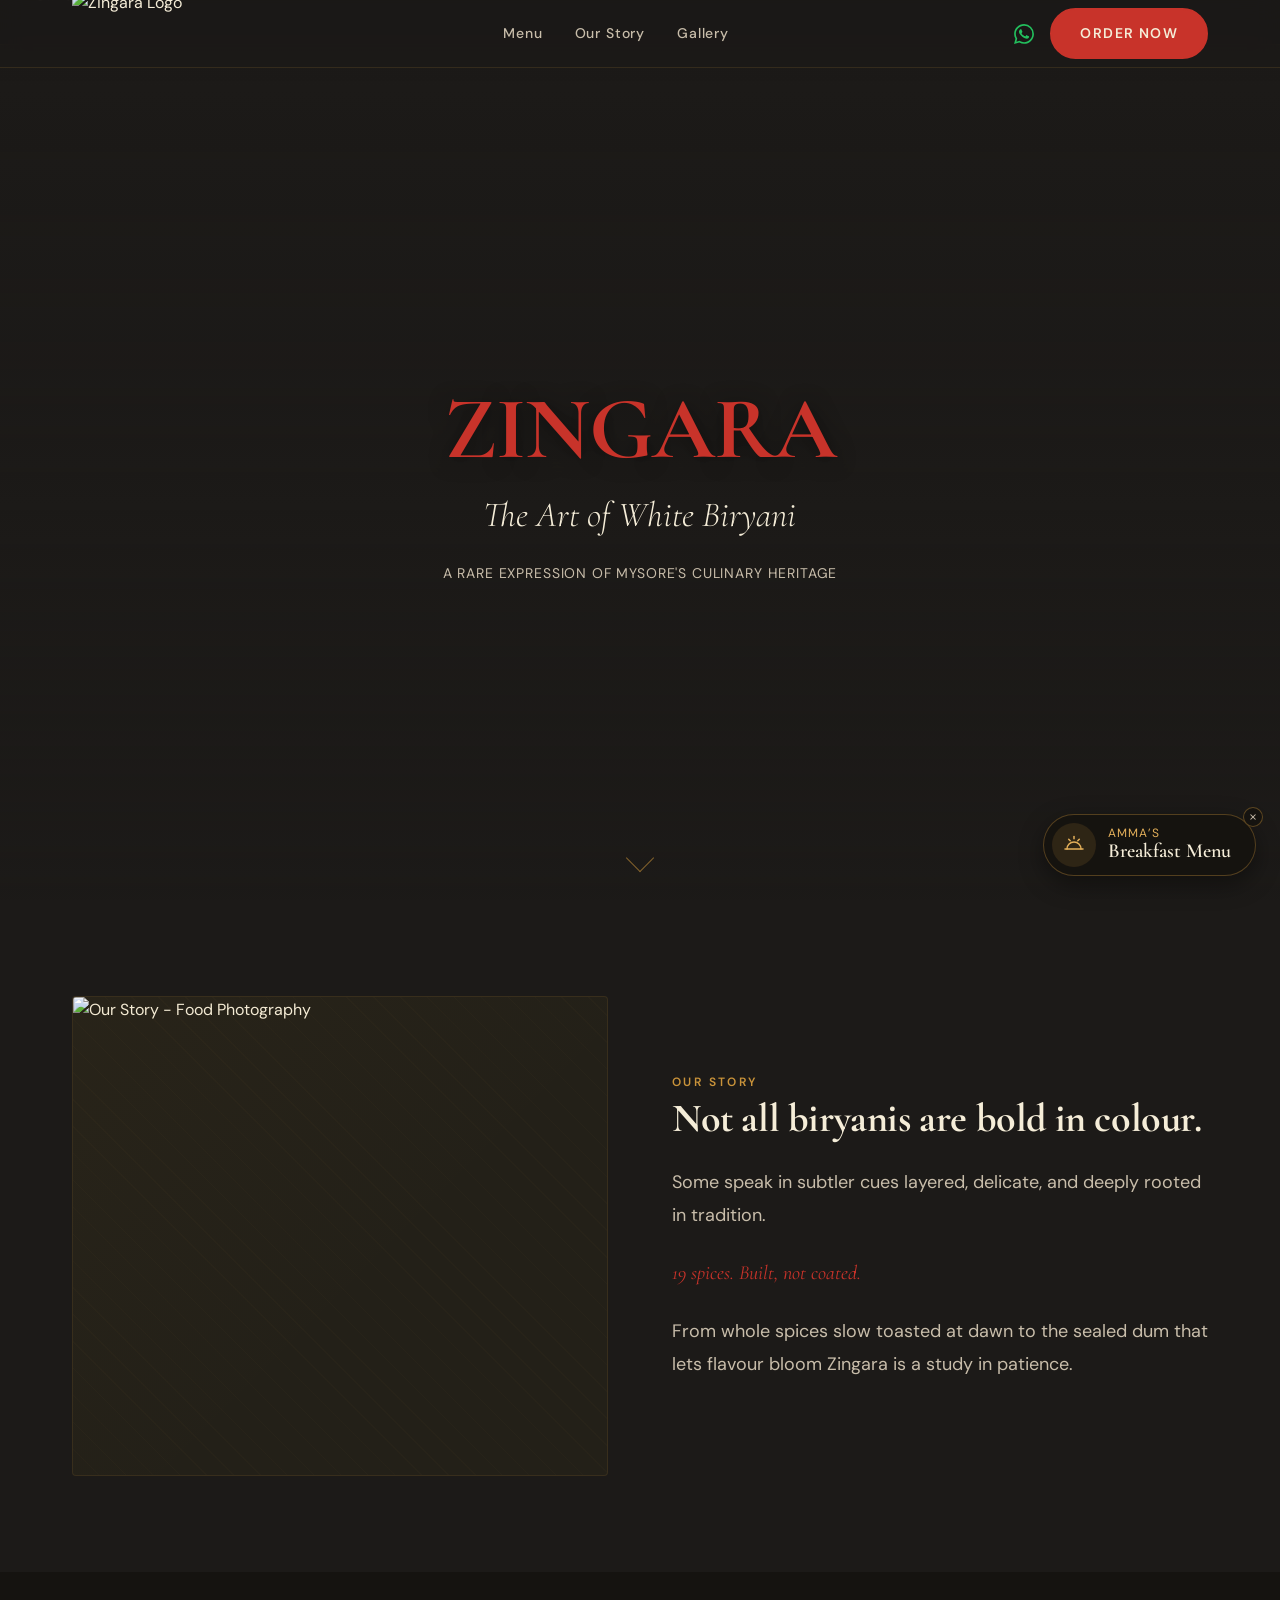
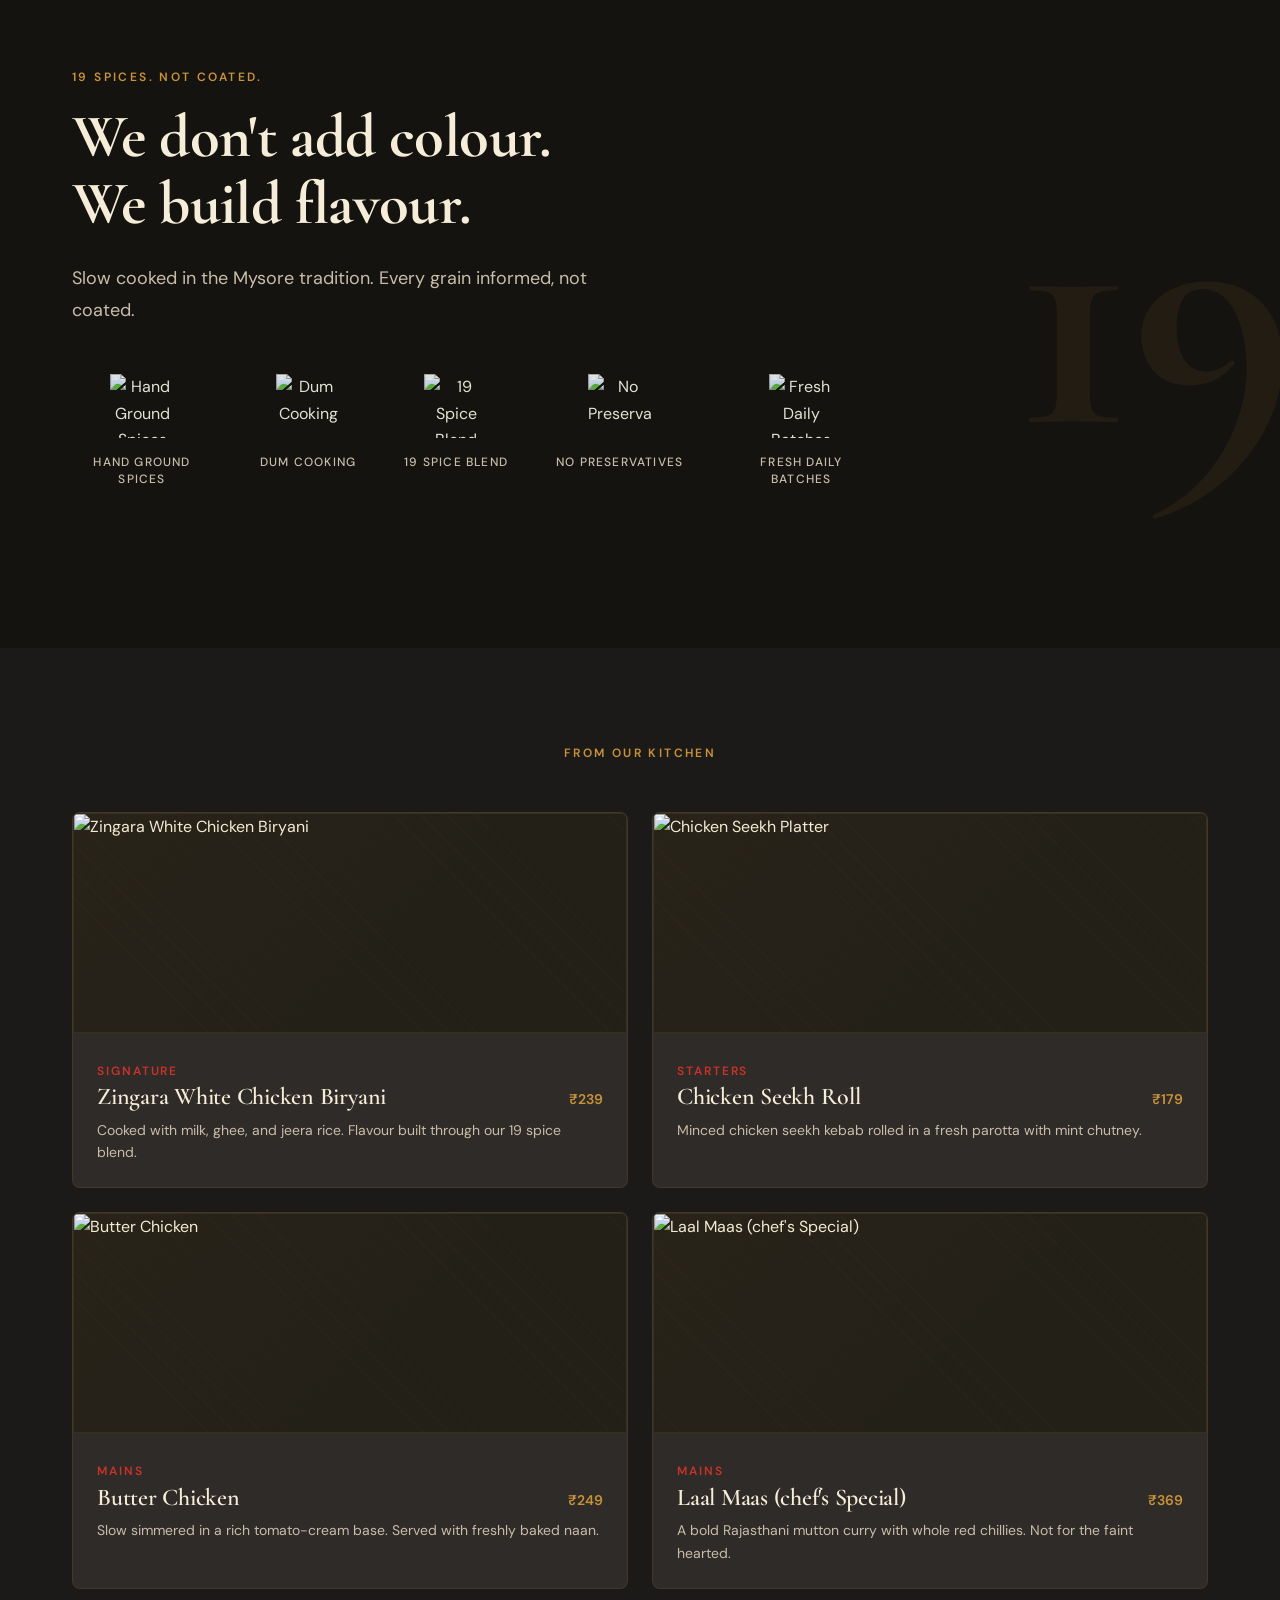
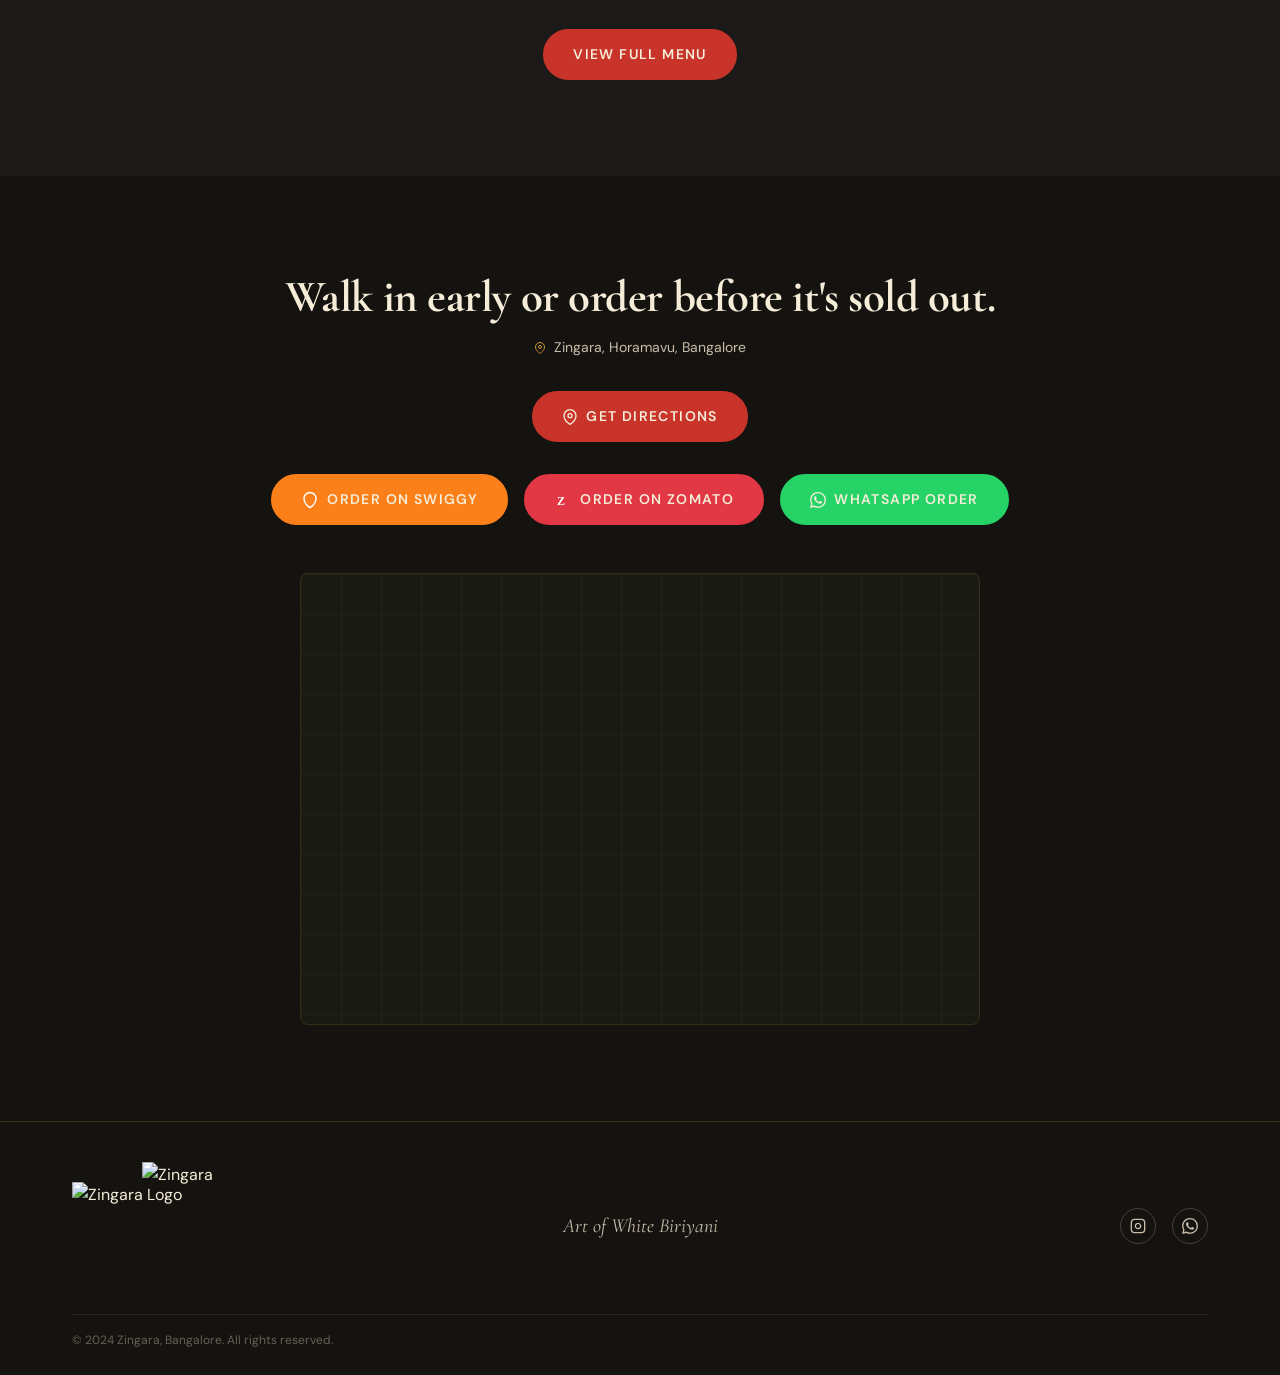
==== index.html @ c7738a14 "Replace Sunday breakfast image popup with Amma's Breakfast menu Rebuilds the floating breakfast popu" ====
<!DOCTYPE html>
<html lang="en" prefix="og: http://ogp.me/ns#">

<head>
  <meta charset="UTF-8" />
  <meta name="viewport" content="width=device-width, initial-scale=1.0" />
  <title>Zingara The Art of White Biryani | Mysore</title>
  <meta name="description"
    content="Zingara brings Mysore's finest white biryani to your table. Slow cooked with 19 spices, layered with tradition. Walk in or order before it's sold out." />
  <link rel="stylesheet" href="css/styles.css" />
  
  <link rel="icon" type="image/png" href="favicon.png" />
  <link rel="apple-touch-icon" href="apple-touch-icon.png" />
  <link rel="manifest" href="site.webmanifest" />
  <link rel="canonical" href="https://zingarabiryani.in/" />
  
  <!-- Open Graph / Facebook -->
  <meta property="og:type" content="website" />
  <meta property="og:url" content="https://zingarabiryani.in/" />
  <meta property="og:title" content="Zingara The Art of White Biryani | Bengaluru" />
  <meta property="og:description" content="Zingara brings Mysore's finest white biryani to your table. Slow cooked with 19 spices, layered with tradition." />
  <meta property="og:image" content="https://zingarabiryani.in/images/og-sharing.webp" />
  <meta property="og:image:width" content="1200" />
  <meta property="og:image:height" content="630" />
  <meta itemprop="image" content="https://zingarabiryani.in/images/og-sharing.webp" />

  <!-- Twitter -->
  <meta property="twitter:card" content="summary_large_image" />
  <meta property="twitter:url" content="https://zingarabiryani.in/" />
  <meta property="twitter:title" content="Zingara The Art of White Biryani | Bengaluru" />
  <meta property="twitter:description" content="Zingara brings Mysore's finest white biryani to your table. Slow cooked with 19 spices, layered with tradition." />
  <meta property="twitter:image" content="https://zingarabiryani.in/images/og-sharing.webp" />
</head>

<body>

  <!-- ============================================================ NAV (B1: Home & Order removed from links) -->
  <nav class="nav" id="nav">
    <div class="nav__inner">
      <a href="index.html" class="nav__logo">
        <img src="images/logo.webp" alt="Zingara Logo" class="nav__logo-icon" />
        <img src="images/Zingara.webp" alt="Zingara" class="nav__zingara-text-img" />
      </a>
      <ul class="nav__links">
        <li><a href="menu.html">Menu</a></li>
        <li><a href="about.html">Our Story</a></li>
        <li><a href="gallery.html">Gallery</a></li>
      </ul>
      <div class="nav__actions">
        <a href="https://wa.me/919187103005" target="_blank" rel="noopener" class="nav__wa-icon" aria-label="WhatsApp">
          <svg width="20" height="20" viewBox="0 0 24 24" fill="currentColor">
            <path
              d="M17.472 14.382c-.297-.149-1.758-.867-2.03-.967-.273-.099-.471-.148-.67.15-.197.297-.767.966-.94 1.164-.173.199-.347.223-.644.075-.297-.15-1.255-.463-2.39-1.475-.883-.788-1.48-1.761-1.653-2.059-.173-.297-.018-.458.13-.606.134-.133.298-.347.446-.52.149-.174.198-.298.298-.497.099-.198.05-.371-.025-.52-.075-.149-.669-1.612-.916-2.207-.242-.579-.487-.5-.669-.51-.173-.008-.371-.01-.57-.01-.198 0-.52.074-.792.372-.272.297-1.04 1.016-1.04 2.479 0 1.462 1.065 2.875 1.213 3.074.149.198 2.096 3.2 5.077 4.487.709.306 1.262.489 1.694.625.712.227 1.36.195 1.871.118.571-.085 1.758-.719 2.006-1.413.248-.694.248-1.289.173-1.413-.074-.124-.272-.198-.57-.347m-5.421 7.403h-.004a9.87 9.87 0 01-5.031-1.378l-.361-.214-3.741.982.998-3.648-.235-.374a9.86 9.86 0 01-1.51-5.26c.001-5.45 4.436-9.884 9.888-9.884 2.64 0 5.122 1.03 6.988 2.898a9.825 9.825 0 012.893 6.994c-.003 5.45-4.437 9.884-9.885 9.884m8.413-18.297A11.815 11.815 0 0012.05 0C5.495 0 .16 5.335.157 11.892c0 2.096.547 4.142 1.588 5.945L.057 24l6.305-1.654a11.882 11.882 0 005.683 1.448h.005c6.554 0 11.89-5.335 11.893-11.893a11.821 11.821 0 00-3.48-8.413z" />
          </svg>
        </a>
        <a href="order.html" class="btn btn--primary">Order Now</a>
      </div>
      <button class="nav__hamburger" id="hamburger" aria-label="Open menu">
        <span></span><span></span><span></span>
      </button>
    </div>
  </nav>
  <div class="nav__mobile" id="mobileMenu">
    <a href="menu.html">Menu</a>
    <a href="about.html">Our Story</a>
    <a href="gallery.html">Gallery</a>
  </div>

  <!-- ============================================================ HERO (B2: no CTA buttons — scroll arrow only) -->
  <section class="hero">
    <!-- placeholder bg -->
    <div class="hero__bg" style="background-image: url('images/i1.webp');"></div>
    <div class="hero__overlay"></div>

    <div class="hero__content" style="display:flex; flex-direction:column; align-items:center;">
      <h1 class="hero__title">ZINGARA</h1>
      <p class="hero__subtitle">The Art of White Biryani</p>
      <p class="hero__tagline">A RARE EXPRESSION OF MYSORE'S CULINARY HERITAGE</p>
    </div>

    <!-- B2: scroll indicator only, no CTA buttons -->
    <div class="hero__scroll">
      <div class="hero__scroll-arrow"></div>
    </div>
  </section>

  <!-- ============================================================ OUR STORY (B3: image LEFT, text RIGHT) -->
  <section class="section">
    <div class="container">
      <div class="story-split reveal">
        <!-- LEFT: image placeholder -->
        <div class="img-placeholder" style="min-height:480px; border-radius:4px; overflow:hidden;">
          <img src="images/i2.webp" alt="Our Story - Food Photography"
            style="width:100%; height:100%; object-fit:cover;" />
        </div>
        <!-- RIGHT: text -->
        <div class="story-text">
          <span class="label">Our Story</span>
          <h2>Not all biryanis are bold in colour.</h2>
          <p>Some speak in subtler cues layered, delicate, and deeply rooted in tradition.</p>
          <p style="color:var(--color-red); font-family:var(--font-serif); font-style:italic; font-size:var(--fs-lg);">
            19 spices. Built, not coated.</p>
          <p>From whole spices slow toasted at dawn to the sealed dum that lets flavour bloom Zingara is a study in
            patience.</p>
        </div>
      </div>
    </div>
  </section>

  <!-- ============================================================ 19 SPICES / WE DON'T ADD COLOUR (B4) -->
  <section class="section section--dark" style="position:relative; overflow:hidden;">
    <!-- "19" watermark on the RIGHT -->
    <div
      style="position:absolute; right:-1rem; top:50%; transform:translateY(-50%); font-family:var(--font-serif); font-size:clamp(12rem,30vw,22rem); font-weight:700; color:rgba(201,147,58,0.07); line-height:1; pointer-events:none; user-select:none; z-index:0;">
      19</div>

    <div class="container" style="position:relative; z-index:1;">
      <div style="max-width:620px;">
        <span class="label" style="display:block; margin-bottom:var(--sp-4);">19 Spices. Not coated.</span>
        <h2 class="reveal"
          style="font-size:clamp(2rem,5vw,3.8rem); color:var(--color-cream); margin-bottom:var(--sp-6); line-height:1.1;">
          We don't add colour.<br>We build flavour.
        </h2>
        <p class="reveal"
          style="color:var(--color-cream-muted); font-size:var(--fs-md); line-height:1.8; margin-bottom:var(--sp-12); max-width:520px;">
          Slow cooked in the Mysore tradition. Every grain informed, not coated.
        </p>
      </div>

      <!-- Icons strip (left-aligned) -->
      <div class="icon-strip reveal" style="justify-content:flex-start; padding-top:0;">
        <div class="icon-feature">
          <img src="images/icons/icon-mortar.webp" alt="Hand Ground Spices" class="icon-feature__img" />
          <span class="icon-feature__label">Hand Ground Spices</span>
        </div>
        <div class="icon-feature">
          <img src="images/icons/icon-handi.webp" alt="Dum Cooking" class="icon-feature__img" />
          <span class="icon-feature__label">Dum Cooking</span>
        </div>
        <div class="icon-feature">
          <img src="images/icons/icon-elaichi.webp" alt="19 Spice Blend" class="icon-feature__img" />
          <span class="icon-feature__label">19 Spice Blend</span>
        </div>
        <div class="icon-feature">
          <img src="images/icons/icon-branch.webp" alt="No Preservatives" class="icon-feature__img" />
          <span class="icon-feature__label">No Preservatives</span>
        </div>
        <div class="icon-feature">
          <img src="images/icons/icon-bowl.webp" alt="Fresh Daily Batches" class="icon-feature__img" />
          <span class="icon-feature__label">Fresh Daily Batches</span>
        </div>
      </div>
    </div>
  </section>

  <!-- ============================================================ FROM OUR KITCHEN -->
  <section class="section">
    <div class="container">
      <div class="section-header">
        <span class="label">From Our Kitchen</span>
      </div>

      <div class="grid-2 reveal" style="gap:var(--sp-6);">
        <!-- Card 1 -->
        <div class="card">
          <div class="img-placeholder" style="height:220px; min-height:unset; overflow:hidden;">
            <img src="images/i3.webp" alt="Zingara White Chicken Biryani"
              style="width:100%; height:100%; object-fit:cover;" />
          </div>
          <div class="card__body">
            <span class="card__label">Signature</span>
            <div style="display:flex; justify-content:space-between; align-items:baseline;">
              <h5 class="card__title">Zingara White Chicken Biryani</h5>
              <span class="card__price">₹239</span>
            </div>
            <p class="card__desc">Cooked with milk, ghee, and jeera rice. Flavour built through our 19 spice blend.</p>
          </div>
        </div>
        <!-- Card 2 -->
        <div class="card">
          <div class="img-placeholder" style="height:220px; min-height:unset; overflow:hidden;">
            <img src="images/i4.webp" alt="Chicken Seekh Platter" style="width:100%; height:100%; object-fit:cover;" />
          </div>
          <div class="card__body">
            <span class="card__label">Starters</span>
            <div style="display:flex; justify-content:space-between; align-items:baseline;">
              <h5 class="card__title">Chicken Seekh Roll</h5>
              <span class="card__price">₹179</span>
            </div>
            <p class="card__desc">Minced chicken seekh kebab rolled in a fresh parotta with mint chutney.</p>
          </div>
        </div>
        <!-- Card 3 -->
        <div class="card">
          <div class="img-placeholder" style="height:220px; min-height:unset; overflow:hidden;">
            <img src="images/i5.webp" alt="Butter Chicken" style="width:100%; height:100%; object-fit:cover;" />
          </div>
          <div class="card__body">
            <span class="card__label">Mains</span>
            <div style="display:flex; justify-content:space-between; align-items:baseline;">
              <h5 class="card__title">Butter Chicken</h5>
              <span class="card__price">₹249</span>
            </div>
            <p class="card__desc">Slow simmered in a rich tomato-cream base. Served with freshly baked naan.</p>
          </div>
        </div>
        <!-- Card 4 -->
        <div class="card">
          <div class="img-placeholder" style="height:220px; min-height:unset; overflow:hidden;">
            <img src="images/i6.webp" alt="Laal Maas (chef's Special)"
              style="width:100%; height:100%; object-fit:cover;" />
          </div>
          <div class="card__body">
            <span class="card__label">Mains</span>
            <div style="display:flex; justify-content:space-between; align-items:baseline;">
              <h5 class="card__title">Laal Maas (chef's Special)</h5>
              <span class="card__price">₹369</span>
            </div>
            <p class="card__desc">A bold Rajasthani mutton curry with whole red chillies. Not for the faint hearted.</p>
          </div>
        </div>
      </div>

      <div style="text-align:center; margin-top:var(--sp-10);">
        <a href="menu.html" class="btn btn--primary">View Full Menu</a>
      </div>
    </div>
  </section>

  <!-- ============================================================ WALK IN CTA + MAP (B5: merged into one section) -->
  <section class="section section--dark" style="text-align:center;">
    <div class="container">
      <h2 class="reveal"
        style="font-family:var(--font-serif); font-size:clamp(1.6rem,4vw,2.8rem); font-weight:700; color:var(--color-cream); margin-bottom:var(--sp-3);">
        Walk in early or order before it's sold out.
      </h2>
      <p style="font-size:var(--fs-sm); color:var(--color-cream-muted); margin-bottom:var(--sp-8);">
        <svg width="12" height="12" viewBox="0 0 24 24" fill="none" stroke="currentColor" stroke-width="2"
          style="vertical-align:middle; margin-right:4px; color:var(--color-gold);">
          <path d="M21 10c0 7-9 13-9 13s-9-6-9-13a9 9 0 0118 0z" />
          <circle cx="12" cy="10" r="3" />
        </svg>
        <a href="https://maps.app.goo.gl/3eSJgFeEDWq7ZuWv6" target="_blank" rel="noopener" style="color:inherit; text-decoration:none;">Zingara, Horamavu, Bangalore</a>
      </p>

      <div style="margin-bottom:var(--sp-8);">
        <a href="https://maps.app.goo.gl/3eSJgFeEDWq7ZuWv6" target="_blank" rel="noopener" class="btn btn--primary" style="display:inline-flex; align-items:center; gap:8px;">
          <svg width="16" height="16" viewBox="0 0 24 24" fill="none" stroke="currentColor" stroke-width="2">
            <path d="M21 10c0 7-9 13-9 13s-9-6-9-13a9 9 0 0118 0z" />
            <circle cx="12" cy="10" r="3" />
          </svg>
          Get Directions
        </a>
      </div>

      <!-- 3 order buttons -->
      <div style="display:flex; justify-content:center; gap:var(--sp-4); flex-wrap:wrap; margin-bottom:var(--sp-12);">
        <a href="https://www.swiggy.com/city/bangalore/zingara-restaurant-ramamurthy-nagar-rest1344305" target="_blank" rel="noopener" class="btn btn--primary" style="background:#FC8019; border-color:#FC8019; display:inline-flex; align-items:center; gap:8px;">
          <svg width="18" height="18" viewBox="0 0 24 24" fill="none" stroke="white" stroke-width="2">
            <path d="M12 22s-8-4.5-8-11.8A8 8 0 0112 2a8 8 0 018 8.2c0 7.3-8 11.8-8 11.8z" />
          </svg>
          Order on Swiggy
        </a>
        <a href="https://zomato.onelink.me/xqzv/62oqnwk8" target="_blank" rel="noopener" class="btn btn--primary" style="background:#E23744; border-color:#E23744; display:inline-flex; align-items:center; gap:8px;">
          <svg width="18" height="18" viewBox="0 0 24 24" fill="white"><text x="4" y="18" font-size="16" font-weight="bold" font-family="serif">Z</text></svg>
          Order on Zomato
        </a>
        <a href="https://wa.me/919187103005" target="_blank" rel="noopener" class="btn btn--primary" style="background:#25D366; border-color:#25D366; display:inline-flex; align-items:center; gap:8px;">
          <svg width="16" height="16" viewBox="0 0 24 24" fill="currentColor">
            <path d="M17.472 14.382c-.297-.149-1.758-.867-2.03-.967-.273-.099-.471-.148-.67.15-.197.297-.767.966-.94 1.164-.173.199-.347.223-.644.075-.297-.15-1.255-.463-2.39-1.475-.883-.788-1.48-1.761-1.653-2.059-.173-.297-.018-.458.13-.606.134-.133.298-.347.446-.52.149-.174.198-.298.298-.497.099-.198.05-.371-.025-.52-.075-.149-.669-1.612-.916-2.207-.242-.579-.487-.5-.669-.51-.173-.008-.371-.01-.57-.01-.198 0-.52.074-.792.372-.272.297-1.04 1.016-1.04 2.479 0 1.462 1.065 2.875 1.213 3.074.149.198 2.096 3.2 5.077 4.487.709.306 1.262.489 1.694.625.712.227 1.36.195 1.871.118.571-.085 1.758-.719 2.006-1.413.248-.694.248-1.289.173-1.413-.074-.124-.272-.198-.57-.347m-5.421 7.403h-.004a9.87 9.87 0 01-5.031-1.378l-.361-.214-3.741.982.998-3.648-.235-.374a9.86 9.86 0 01-1.51-5.26c.001-5.45 4.436-9.884 9.888-9.884 2.64 0 5.122 1.03 6.988 2.898a9.825 9.825 0 012.893 6.994c-.003 5.45-4.437 9.884-9.885 9.884m8.413-18.297A11.815 11.815 0 0012.05 0C5.495 0 .16 5.335.157 11.892c0 2.096.547 4.142 1.588 5.945L.057 24l6.305-1.654a11.882 11.882 0 005.683 1.448h.005c6.554 0 11.89-5.335 11.893-11.893a11.821 11.821 0 00-3.48-8.413z" />
          </svg>
          WhatsApp Order
        </a>
      </div>

      <div class="map-ph reveal" style="max-width:680px; margin-inline:auto; min-height:450px; overflow:hidden; position:relative;">
        <a href="https://maps.app.goo.gl/3eSJgFeEDWq7ZuWv6" target="_blank" rel="noopener" aria-label="Open in Google Maps" 
           style="position:absolute; inset:0; z-index:10; cursor:pointer;"></a>
        <iframe src="https://www.google.com/maps/embed?pb=!1m14!1m8!1m3!1d15548.814031542144!2d77.6703877!3d13.0227087!3m2!1i1024!2i768!4f13.1!3m3!1m2!1s0x3bae11632ad1b0df%3A0xc91356e6e12ddb36!2sZINGARA%20RESTAURANT!5e0!3m2!1sen!2sin!4v1777971311608!5m2!1sen!2sin" width="100%" height="450" style="border:0;" allowfullscreen="" loading="lazy" referrerpolicy="no-referrer-when-downgrade"></iframe>
      </div>
    </div>
  </section>

  <!-- ============================================================ FOOTER (B6: simple 2-row) -->
  <footer class="footer" style="padding-block:var(--sp-10) var(--sp-6);">
    <div class="container">
      <div
        style="display:flex; justify-content:space-between; align-items:center; margin-bottom:var(--sp-6); flex-wrap:wrap; gap:var(--sp-4);">
        <div style="flex: 1;">
          <div class="footer__branding">
            <img src="images/logo.webp" alt="Zingara Logo" class="footer__logo-icon" />
            <img src="images/Zingara.webp" alt="Zingara" class="footer__zingara-text-img" />
          </div>
        </div>

        <div style="flex: 1; text-align: center;">
          <p
            style="margin-bottom:0; font-family:var(--font-serif); font-style:italic; font-size:var(--fs-lg); color:var(--color-cream-muted);">
            Art of White Biriyani</p>
        </div>

        <div style="flex: 1; display: flex; justify-content: flex-end;">
          <div class="footer__social">
            <a href="https://www.instagram.com/zingararestaurant_/" target="_blank" rel="noopener" aria-label="Instagram">
              <svg width="16" height="16" viewBox="0 0 24 24" fill="none" stroke="currentColor" stroke-width="2">
                <rect x="2" y="2" width="20" height="20" rx="5" ry="5" />
                <path d="M16 11.37A4 4 0 1112.63 8 4 4 0 0116 11.37z" />
                <line x1="17.5" y1="6.5" x2="17.51" y2="6.5" />
              </svg>
            </a>
            <a href="https://wa.me/919187103005" target="_blank" rel="noopener" aria-label="WhatsApp">
              <svg width="16" height="16" viewBox="0 0 24 24" fill="currentColor">
                <path
                  d="M17.472 14.382c-.297-.149-1.758-.867-2.03-.967-.273-.099-.471-.148-.67.15-.197.297-.767.966-.94 1.164-.173.199-.347.223-.644.075-.297-.15-1.255-.463-2.39-1.475-.883-.788-1.48-1.761-1.653-2.059-.173-.297-.018-.458.13-.606.134-.133.298-.347.446-.52.149-.174.198-.298.298-.497.099-.198.05-.371-.025-.52-.075-.149-.669-1.612-.916-2.207-.242-.579-.487-.5-.669-.51-.173-.008-.371-.01-.57-.01-.198 0-.52.074-.792.372-.272.297-1.04 1.016-1.04 2.479 0 1.462 1.065 2.875 1.213 3.074.149.198 2.096 3.2 5.077 4.487.709.306 1.262.489 1.694.625.712.227 1.36.195 1.871.118.571-.085 1.758-.719 2.006-1.413.248-.694.248-1.289.173-1.413-.074-.124-.272-.198-.57-.347m-5.421 7.403h-.004a9.87 9.87 0 01-5.031-1.378l-.361-.214-3.741.982.998-3.648-.235-.374a9.86 9.86 0 01-1.51-5.26c.001-5.45 4.436-9.884 9.888-9.884 2.64 0 5.122 1.03 6.988 2.898a9.825 9.825 0 012.893 6.994c-.003 5.45-4.437 9.884-9.885 9.884m8.413-18.297A11.815 11.815 0 0012.05 0C5.495 0 .16 5.335.157 11.892c0 2.096.547 4.142 1.588 5.945L.057 24l6.305-1.654a11.882 11.882 0 005.683 1.448h.005c6.554 0 11.89-5.335 11.893-11.893a11.821 11.821 0 00-3.48-8.413z" />
              </svg>
            </a>
          </div>
        </div>
      </div>
      <div
        style="border-top:1px solid rgba(245,237,216,0.08); padding-top:var(--sp-4); font-size:var(--fs-xs); color:rgba(200,189,170,0.45);">
        © 2024 Zingara, Bangalore. All rights reserved.
      </div>
    </div>
  </footer>

  <!-- ============================================================ BREAKFAST FLOATING BADGE -->
  <div class="breakfast-badge" id="breakfastBadge">
    <button class="breakfast-badge__close" id="breakfastBadgeClose" aria-label="Dismiss">
      <svg width="10" height="10" viewBox="0 0 24 24" fill="none" stroke="currentColor" stroke-width="2.5">
        <line x1="18" y1="6" x2="6" y2="18" />
        <line x1="6" y1="6" x2="18" y2="18" />
      </svg>
    </button>
    <button class="breakfast-badge__trigger" id="breakfastBadgeTrigger" aria-label="View Amma's Breakfast menu">
      <span class="breakfast-badge__icon">
        <svg width="24" height="24" viewBox="0 0 24 24" fill="none" stroke="currentColor" stroke-width="1.5" stroke-linecap="round">
          <path d="M12 3.5v2.3" />
          <path d="M6.7 6.2l1.5 1.5" />
          <path d="M17.3 6.2l-1.5 1.5" />
          <path d="M5 16a7 7 0 0114 0" />
          <path d="M3 16h18" />
        </svg>
      </span>
      <span class="breakfast-badge__text">
        <span class="breakfast-badge__eyebrow">Amma’s</span>
        <span class="breakfast-badge__title">Breakfast Menu</span>
      </span>
    </button>
  </div>

  <!-- AMMA'S BREAKFAST MENU POPUP -->
  <div class="amma-modal" id="breakfastLightbox" role="dialog" aria-modal="true" aria-labelledby="ammaMenuTitle">
    <button class="amma-modal__close" id="breakfastLightboxClose" aria-label="Close menu">
      <svg width="16" height="16" viewBox="0 0 24 24" fill="none" stroke="currentColor" stroke-width="2">
        <line x1="18" y1="6" x2="6" y2="18" />
        <line x1="6" y1="6" x2="18" y2="18" />
      </svg>
    </button>

    <div class="amma-menu">
      <span class="amma-menu__frame amma-menu__frame--top" aria-hidden="true"></span>
      <span class="amma-menu__frame amma-menu__frame--bottom" aria-hidden="true"></span>
      <span class="amma-menu__frame amma-menu__frame--left" aria-hidden="true"></span>
      <span class="amma-menu__frame amma-menu__frame--right" aria-hidden="true"></span>

      <div class="amma-menu__scroll">
        <header class="amma-menu__header">
          <div class="amma-menu__logo">
            <span class="amma-menu__logo-script">Amma’s<svg class="amma-menu__heart" width="20" height="20" viewBox="0 0 24 24" fill="none" stroke="currentColor" stroke-width="1.6" stroke-linecap="round" stroke-linejoin="round"><path d="M12 20.5s-7.5-4.6-7.5-10A4.3 4.3 0 0112 7.7a4.3 4.3 0 017.5 2.8c0 5.4-7.5 10-7.5 10z" /></svg></span>
            <span class="amma-menu__logo-word"><i>✧</i>Breakfast<i>✧</i></span>
          </div>
          <p class="amma-menu__tagline">Homemade Goodness. Timeless Tradition</p>
          <h2 class="amma-menu__title" id="ammaMenuTitle">Our Breakfast Menu</h2>
          <p class="amma-menu__timing">
            <svg width="13" height="13" viewBox="0 0 24 24" fill="none" stroke="currentColor" stroke-width="2" stroke-linecap="round" stroke-linejoin="round"><circle cx="12" cy="12" r="9" /><path d="M12 7v5l3.5 2" /></svg>
            7:00 AM &ndash; 10:00 AM &nbsp;&bull;&nbsp; Everyday
          </p>
        </header>

        <section class="amma-menu__section">
          <h3 class="amma-menu__heading">Idli &amp; Vada</h3>
          <ul class="amma-menu__list">
            <li><span class="amma-menu__name">Idli (2)</span><span class="amma-menu__dots" aria-hidden="true"></span><span class="amma-menu__price">₹40</span></li>
            <li><span class="amma-menu__name">Vada</span><span class="amma-menu__dots" aria-hidden="true"></span><span class="amma-menu__price">₹25</span></li>
            <li><span class="amma-menu__name">Mini Idli</span><span class="amma-menu__dots" aria-hidden="true"></span><span class="amma-menu__price">₹75</span></li>
            <li><span class="amma-menu__name">Thatte Idli</span><span class="amma-menu__dots" aria-hidden="true"></span><span class="amma-menu__price">₹25</span></li>
          </ul>
        </section>

        <section class="amma-menu__section">
          <h3 class="amma-menu__heading">Bhath &amp; Pongal</h3>
          <ul class="amma-menu__list">
            <li><span class="amma-menu__name">Kesari Bhath</span><span class="amma-menu__dots" aria-hidden="true"></span><span class="amma-menu__price">₹50</span></li>
            <li><span class="amma-menu__name">Khara Bhath</span><span class="amma-menu__dots" aria-hidden="true"></span><span class="amma-menu__price">₹50</span></li>
            <li><span class="amma-menu__name">Ven Pongal</span><span class="amma-menu__dots" aria-hidden="true"></span><span class="amma-menu__price">₹75</span></li>
            <li><span class="amma-menu__name">Poori</span><span class="amma-menu__dots" aria-hidden="true"></span><span class="amma-menu__price">₹70</span></li>
          </ul>
        </section>

        <section class="amma-menu__section">
          <h3 class="amma-menu__heading">Dosa Corner</h3>
          <ul class="amma-menu__list">
            <li><span class="amma-menu__name">Masala Dosa</span><span class="amma-menu__dots" aria-hidden="true"></span><span class="amma-menu__price">₹70</span></li>
            <li><span class="amma-menu__name">Plain Dosa</span><span class="amma-menu__dots" aria-hidden="true"></span><span class="amma-menu__price">₹60</span></li>
            <li><span class="amma-menu__name">Pudi Dosa</span><span class="amma-menu__dots" aria-hidden="true"></span><span class="amma-menu__price">₹70</span></li>
            <li><span class="amma-menu__name">Set Dosa</span><span class="amma-menu__dots" aria-hidden="true"></span><span class="amma-menu__price">₹60</span></li>
            <li><span class="amma-menu__name">Onion Dosa</span><span class="amma-menu__dots" aria-hidden="true"></span><span class="amma-menu__price">₹75</span></li>
            <li><span class="amma-menu__name">Rava Dosa</span><span class="amma-menu__dots" aria-hidden="true"></span><span class="amma-menu__price">₹75</span></li>
            <li><span class="amma-menu__name">Day Special Millet Dosa</span><span class="amma-menu__dots" aria-hidden="true"></span><span class="amma-menu__price">₹75</span></li>
          </ul>
        </section>

        <section class="amma-menu__section">
          <h3 class="amma-menu__heading">Amma’s Specialities</h3>
          <ul class="amma-menu__list">
            <li><span class="amma-menu__name">Mini Breakfast <small>(Idli, Vada, Ven Pongal, Dosa, Kesari, Filter Coffee)</small></span><span class="amma-menu__dots" aria-hidden="true"></span><span class="amma-menu__price">₹150</span></li>
            <li><span class="amma-menu__name">Vada Curry</span><span class="amma-menu__dots" aria-hidden="true"></span><span class="amma-menu__price">₹75</span></li>
            <li><span class="amma-menu__name">Idli &amp; Vada Curry</span><span class="amma-menu__dots" aria-hidden="true"></span><span class="amma-menu__price">₹100</span></li>
            <li><span class="amma-menu__name">Dosa &amp; Vada Curry</span><span class="amma-menu__dots" aria-hidden="true"></span><span class="amma-menu__price">₹125</span></li>
            <li><span class="amma-menu__name">Idiyappam</span><span class="amma-menu__dots" aria-hidden="true"></span><span class="amma-menu__price">₹25</span></li>
            <li><span class="amma-menu__name">Idiyappam with Vadacurry</span><span class="amma-menu__dots" aria-hidden="true"></span><span class="amma-menu__price">₹100</span></li>
          </ul>
        </section>

        <section class="amma-menu__section">
          <h3 class="amma-menu__heading">Amma’s Rice Specials</h3>
          <ul class="amma-menu__list">
            <li><span class="amma-menu__name">Lemon Rice</span><span class="amma-menu__dots" aria-hidden="true"></span><span class="amma-menu__price">₹75</span></li>
            <li><span class="amma-menu__name">Tomato Rice</span><span class="amma-menu__dots" aria-hidden="true"></span><span class="amma-menu__price">₹75</span></li>
            <li><span class="amma-menu__name">Malli (Coriander) Rice</span><span class="amma-menu__dots" aria-hidden="true"></span><span class="amma-menu__price">₹75</span></li>
          </ul>
        </section>

        <section class="amma-menu__section">
          <h3 class="amma-menu__heading">To Sip</h3>
          <ul class="amma-menu__list">
            <li><span class="amma-menu__name">Coffee / Tea</span><span class="amma-menu__dots" aria-hidden="true"></span><span class="amma-menu__price">₹20</span></li>
          </ul>
        </section>

        <p class="amma-menu__note">( Prices are exclusive of applicable taxes. )</p>
      </div>
    </div>
  </div>

  <script src="js/main.js"></script>
</body>

</html>
---- css/styles.css ----
/* ============================================================
   ZINGARA — Design System CSS
   Brand: Dark Luxurious Restaurant | Mysore White Biryani
   Palette: Charcoal #1C1A18 | True Red #C8332A | Cream #F5EDD8 | Burnished Gold #C9933A
   Typography: Cormorant Garamond (headings) + DM Sans (body/UI)
   ============================================================ */

/* ---------- GOOGLE FONTS ---------- */
@import url('https://fonts.googleapis.com/css2?family=Cormorant+Garamond:ital,wght@0,300;0,400;0,500;0,600;0,700;1,300;1,400;1,600;1,700&family=DM+Sans:ital,opsz,wght@0,9..40,300;0,9..40,400;0,9..40,500;0,9..40,600;0,9..40,700;1,9..40,300;1,9..40,400&display=swap');
@import url('https://fonts.googleapis.com/css2?family=Kaushan+Script&display=swap');

/* ---------- CSS CUSTOM PROPERTIES ---------- */
:root {
  /* Colors */
  --color-charcoal: #1C1A18;
  --color-charcoal-light: #242220;
  --color-charcoal-mid: #2E2B28;
  --color-charcoal-dark: #151310;
  --color-red: #C8332A;
  --color-red-dark: #9F2721;
  --color-red-light: #D9453C;
  --color-cream: #F5EDD8;
  --color-cream-light: #FFFBF0;
  --color-cream-muted: #C8BDAA;
  --color-gold: #C9933A;
  --color-gold-light: #E4B05A;
  --color-gold-dark: #9F7422;

  /* Typography */
  --font-serif: 'Cormorant Garamond', 'Georgia', serif;
  --font-sans: 'DM Sans', 'Helvetica Neue', sans-serif;

  /* Font Sizes — fluid scale */
  --fs-xs: 0.75rem;
  /* 12px */
  --fs-sm: 0.875rem;
  /* 14px */
  --fs-base: 1rem;
  /* 16px */
  --fs-md: 1.125rem;
  /* 18px */
  --fs-lg: 1.25rem;
  /* 20px */
  --fs-xl: 1.5rem;
  /* 24px */
  --fs-2xl: 2rem;
  /* 32px */
  --fs-3xl: 2.5rem;
  /* 40px */
  --fs-4xl: 3.25rem;
  /* 52px */
  --fs-5xl: 4.5rem;
  /* 72px */
  --fs-hero: clamp(2.8rem, 7vw, 5.5rem);

  /* Spacing */
  --sp-1: 0.25rem;
  --sp-2: 0.5rem;
  --sp-3: 0.75rem;
  --sp-4: 1rem;
  --sp-6: 1.5rem;
  --sp-8: 2rem;
  --sp-10: 2.5rem;
  --sp-12: 3rem;
  --sp-16: 4rem;
  --sp-20: 5rem;
  --sp-24: 6rem;
  --sp-32: 8rem;

  /* Layout */
  --max-width: 1200px;
  --nav-height: 68px;

  /* Borders & Radii */
  --radius-sm: 4px;
  --radius-md: 8px;
  --radius-pill: 999px;

  /* Transitions */
  --transition: 0.25s ease;
  --transition-slow: 0.45s ease;

  /* Shadows */
  --shadow-card: 0 4px 24px rgba(0, 0, 0, 0.45);
  --shadow-glow-red: 0 0 32px rgba(200, 51, 42, 0.25);
}

/* ---------- RESET & BASE ---------- */
*,
*::before,
*::after {
  box-sizing: border-box;
  margin: 0;
  padding: 0;
}

html {
  scroll-behavior: smooth;
  font-size: 16px;
}

body {
  background-color: var(--color-charcoal);
  color: var(--color-cream);
  font-family: var(--font-sans);
  font-size: var(--fs-base);
  font-weight: 400;
  line-height: 1.65;
  -webkit-font-smoothing: antialiased;
  -moz-osx-font-smoothing: grayscale;
  overflow-x: hidden;
}

img {
  display: block;
  max-width: 100%;
  height: auto;
}

a {
  color: inherit;
  text-decoration: none;
  transition: color var(--transition);
}

ul,
ol {
  list-style: none;
}

button {
  font-family: var(--font-sans);
  cursor: pointer;
  border: none;
  background: none;
}

/* ---------- TYPOGRAPHY ---------- */
h1,
h2,
h3,
h4,
h5,
h6 {
  font-family: var(--font-serif);
  font-weight: 700;
  line-height: 1.15;
  letter-spacing: -0.01em;
}

h1 {
  font-size: var(--fs-hero);
}

h2 {
  font-size: var(--fs-4xl);
}

h3 {
  font-size: var(--fs-3xl);
}

h4 {
  font-size: var(--fs-2xl);
}

h5 {
  font-size: var(--fs-xl);
}

h6 {
  font-size: var(--fs-lg);
}

p {
  margin-bottom: var(--sp-4);
}

p:last-child {
  margin-bottom: 0;
}

.text-red {
  color: var(--color-red);
}

.text-gold {
  color: var(--color-gold);
}

.text-cream {
  color: var(--color-cream);
}

.text-muted {
  color: var(--color-cream-muted);
}

.text-center {
  text-align: center;
}

.text-upper {
  text-transform: uppercase;
  letter-spacing: 0.18em;
}

.text-italic {
  font-style: italic;
}

.label {
  font-family: var(--font-sans);
  font-size: var(--fs-xs);
  font-weight: 600;
  text-transform: uppercase;
  letter-spacing: 0.2em;
  color: var(--color-gold);
}

/* ---------- LAYOUT UTILITIES ---------- */
.container {
  width: 100%;
  max-width: var(--max-width);
  margin-inline: auto;
  padding-inline: var(--sp-8);
}

.container--narrow {
  max-width: 760px;
}

.section {
  padding-block: var(--sp-24);
}

.section--dark {
  background-color: var(--color-charcoal-dark);
}

.section--mid {
  background-color: var(--color-charcoal-mid);
}

.section--cream {
  background-color: var(--color-cream);
  color: var(--color-charcoal);
}

/* ---------- DIVIDERS ---------- */
.divider {
  display: flex;
  align-items: center;
  gap: var(--sp-4);
  margin-block: var(--sp-8);
}

.divider::before,
.divider::after {
  content: '';
  flex: 1;
  height: 1px;
  background: linear-gradient(to right, transparent, var(--color-gold), transparent);
  opacity: 0.5;
}

.divider__icon {
  width: 20px;
  height: 20px;
  opacity: 0.8;
  filter: brightness(1.2);
}

.gold-line {
  width: 60px;
  height: 1px;
  background: var(--color-gold);
  margin-inline: auto;
  margin-block: var(--sp-6);
  opacity: 0.7;
}

.section-header {
  text-align: center;
  margin-bottom: var(--sp-12);
}

.section-header .label {
  display: block;
  margin-bottom: var(--sp-3);
}

.section-header h2 {
  color: var(--color-cream);
  margin-bottom: var(--sp-4);
}

/* ---------- BUTTONS ---------- */
.btn {
  display: inline-flex;
  align-items: center;
  gap: var(--sp-2);
  font-family: var(--font-sans);
  font-size: var(--fs-sm);
  font-weight: 600;
  letter-spacing: 0.1em;
  text-transform: uppercase;
  padding: 0.75rem 1.75rem;
  border-radius: var(--radius-pill);
  border: 2px solid transparent;
  transition: all var(--transition);
  white-space: nowrap;
}

.btn--primary {
  background: var(--color-red);
  color: var(--color-cream);
  border-color: var(--color-red);
}

.btn--primary:hover {
  background: var(--color-red-dark);
  border-color: var(--color-red-dark);
  box-shadow: var(--shadow-glow-red);
  transform: translateY(-1px);
}

.btn--outline {
  background: transparent;
  color: var(--color-cream);
  border-color: var(--color-cream);
}

.btn--outline:hover {
  background: var(--color-cream);
  color: var(--color-charcoal);
}

.btn--gold {
  background: transparent;
  color: var(--color-gold);
  border-color: var(--color-gold);
}

.btn--gold:hover {
  background: var(--color-gold);
  color: var(--color-charcoal);
}

.btn--ghost {
  background: rgba(255, 255, 255, 0.08);
  color: var(--color-cream);
  border-color: rgba(255, 255, 255, 0.2);
}

.btn--ghost:hover {
  background: rgba(255, 255, 255, 0.15);
}

.btn--whatsapp {
  background: #25D366;
  color: #fff;
  border-color: #25D366;
}

.btn--whatsapp:hover {
  background: #1DAA55;
  border-color: #1DAA55;
}

/* ---------- NAVIGATION ---------- */
.nav {
  position: fixed;
  top: 0;
  left: 0;
  right: 0;
  z-index: 100;
  height: var(--nav-height);
  display: flex;
  align-items: center;
  background: rgba(28, 26, 24, 0.88);
  backdrop-filter: blur(12px);
  -webkit-backdrop-filter: blur(12px);
  border-bottom: 1px solid rgba(201, 147, 58, 0.15);
  transition: background var(--transition-slow);
}

.nav.scrolled {
  background: rgba(21, 19, 16, 0.97);
  border-bottom-color: rgba(201, 147, 58, 0.3);
}

.nav__inner {
  display: flex;
  align-items: center;
  justify-content: space-between;
  width: 100%;
  max-width: var(--max-width);
  margin-inline: auto;
  padding-inline: var(--sp-8);
}

.nav__logo {
  display: flex;
  align-items: center;
  gap: 0;
}

.nav__logo-icon {
  width: auto;
  height: 5.5rem;
  object-fit: contain;
}

.nav__logo-text {
  font-family: var(--font-serif);
  font-size: 1.35rem;
  font-weight: 700;
  letter-spacing: 0.22em;
  text-transform: uppercase;
  color: var(--color-red) !important;
  line-height: 1;
}

.nav__zingara-text-img {
  height: 8rem;
  width: auto;
  object-fit: contain;
  margin-left: -2.2rem; /* Slightly reduced overlap for cleaner 'g' intersection */
  transition: all var(--transition);
}

.hero__zingara-text-img {
  height: 1em;
  width: auto;
  object-fit: contain;
}

.footer__branding {
  display: flex;
  align-items: center;
  gap: 0;
}

.footer__logo-icon {
  height: 5.5rem;
  width: auto;
  object-fit: contain;
}

.footer__zingara-text-img {
  height: 8rem;
  width: auto;
  object-fit: contain;
  margin-bottom: 0;
  margin-left: -2.5rem;
  transition: all var(--transition);
}

.nav__logo-text span {
  color: var(--color-red);
}

.nav__links {
  display: flex;
  align-items: center;
  gap: var(--sp-8);
}

.nav__links a {
  font-family: var(--font-sans);
  font-size: var(--fs-sm);
  font-weight: 500;
  letter-spacing: 0.06em;
  color: var(--color-cream-muted);
  transition: color var(--transition);
  position: relative;
}

.nav__links a::after {
  content: '';
  position: absolute;
  bottom: -4px;
  left: 0;
  width: 0;
  height: 1px;
  background: var(--color-red);
  transition: width var(--transition);
}

.nav__links a:hover,
.nav__links a.active {
  color: var(--color-cream);
}

.nav__links a:hover::after,
.nav__links a.active::after {
  width: 100%;
}

.nav__actions {
  display: flex;
  align-items: center;
  gap: var(--sp-4);
}

.nav__wa-icon {
  color: #25D366;
  font-size: 1.2rem;
  display: flex;
  align-items: center;
  opacity: 0.9;
}

.nav__wa-icon:hover {
  opacity: 1;
}

.nav__hamburger {
  display: none;
  flex-direction: column;
  gap: 5px;
  padding: var(--sp-2);
  cursor: pointer;
}

.nav__hamburger span {
  display: block;
  width: 24px;
  height: 2px;
  background: var(--color-cream);
  border-radius: 2px;
  transition: all var(--transition);
}

.nav__hamburger.open span:nth-child(1) {
  transform: translateY(7px) rotate(45deg);
}

.nav__hamburger.open span:nth-child(2) {
  opacity: 0;
}

.nav__hamburger.open span:nth-child(3) {
  transform: translateY(-7px) rotate(-45deg);
}

/* Mobile menu */
.nav__mobile {
  position: fixed;
  top: var(--nav-height);
  left: 0;
  right: 0;
  background: var(--color-charcoal-dark);
  border-bottom: 1px solid rgba(201, 147, 58, 0.2);
  padding: var(--sp-6) var(--sp-8);
  display: flex;
  flex-direction: column;
  gap: var(--sp-4);
  transform: translateY(-110%);
  transition: transform var(--transition-slow);
  z-index: 99;
}

.nav__mobile.open {
  transform: translateY(0);
}

.nav__mobile a {
  font-size: var(--fs-lg);
  font-family: var(--font-serif);
  color: var(--color-cream);
  padding-block: var(--sp-2);
  border-bottom: 1px solid rgba(245, 237, 216, 0.08);
}

/* ---------- HERO (shared) ---------- */
.hero {
  position: relative;
  min-height: 100vh;
  display: flex;
  flex-direction: column;
  align-items: center;
  justify-content: center;
  text-align: center;
  overflow: hidden;
  padding-top: var(--nav-height);
}

.hero__bg {
  position: absolute;
  inset: 0;
  background-size: cover;
  background-position: center;
  background-repeat: no-repeat;
  z-index: 0;
  animation: hero-zoom-out 2.5s cubic-bezier(0.16, 1, 0.3, 1) forwards;
}

@keyframes hero-zoom-out {
  from {
    transform: scale(1.18);
    opacity: 0.5;
  }

  to {
    transform: scale(1);
    opacity: 1;
  }
}

@media (max-width: 768px) {
  .hero__bg {
    background-position: center 35%;
    /* Optimizing vertical center for mobile screens */
  }
}

.hero__overlay {
  position: absolute;
  inset: 0;
  background: linear-gradient(to bottom,
      rgba(28, 26, 24, 0.55) 0%,
      rgba(28, 26, 24, 0.35) 40%,
      rgba(28, 26, 24, 0.72) 80%,
      rgba(28, 26, 24, 0.95) 100%);
  z-index: 1;
}

.hero__content {
  position: relative;
  z-index: 2;
  max-width: 820px;
  padding-inline: var(--sp-8);
}

.hero__eyebrow {
  display: inline-block;
  font-family: var(--font-sans);
  font-size: var(--fs-xs);
  font-weight: 600;
  letter-spacing: 0.25em;
  text-transform: uppercase;
  color: var(--color-gold);
  margin-bottom: var(--sp-6);
  border: 1px solid rgba(201, 147, 58, 0.35);
  padding: 0.4em 1.2em;
  border-radius: var(--radius-pill);
}

.hero__title {
  font-family: var(--font-serif);
  font-size: var(--fs-hero);
  font-weight: 700;
  color: var(--color-red);
  line-height: 1.05;
  margin-bottom: var(--sp-4);
  text-shadow: 0 2px 20px rgba(0, 0, 0, 0.5);
}

.hero__subtitle {
  font-family: var(--font-serif);
  font-size: clamp(1.4rem, 3.5vw, 2.2rem);
  font-weight: 300;
  font-style: italic;
  color: var(--color-cream);
  margin-bottom: var(--sp-6);
  line-height: 1.3;
}

.hero__tagline {
  font-family: var(--font-sans);
  font-size: var(--fs-sm);
  color: var(--color-cream-muted);
  letter-spacing: 0.06em;
  margin-bottom: var(--sp-10);
}

.hero__cta-group {
  display: flex;
  gap: var(--sp-4);
  justify-content: center;
  flex-wrap: wrap;
}

.hero__scroll {
  position: absolute;
  bottom: var(--sp-8);
  left: 50%;
  transform: translateX(-50%);
  z-index: 2;
  display: flex;
  flex-direction: column;
  align-items: center;
  gap: var(--sp-2);
  color: var(--color-cream-muted);
  font-size: var(--fs-xs);
  letter-spacing: 0.15em;
  text-transform: uppercase;
  animation: bounce 2s infinite;
}

.hero__scroll-arrow {
  width: 20px;
  height: 20px;
  border-right: 1px solid var(--color-gold);
  border-bottom: 1px solid var(--color-gold);
  transform: rotate(45deg);
  opacity: 0.6;
}

@keyframes bounce {

  0%,
  100% {
    transform: translateX(-50%) translateY(0);
  }

  50% {
    transform: translateX(-50%) translateY(8px);
  }
}

/* ---------- CARDS ---------- */
.card {
  background: var(--color-charcoal-mid);
  border: 1px solid rgba(201, 147, 58, 0.12);
  border-radius: var(--radius-md);
  overflow: hidden;
  transition: all var(--transition-slow);
}

.card:hover {
  border-color: rgba(201, 147, 58, 0.3);
  box-shadow: var(--shadow-card);
  transform: translateY(-3px);
}

.card__img {
  width: 100%;
  aspect-ratio: 4/3;
  object-fit: cover;
}

.card__body {
  padding: var(--sp-6);
}

.card__label {
  font-family: var(--font-sans);
  font-size: var(--fs-xs);
  font-weight: 600;
  letter-spacing: 0.16em;
  text-transform: uppercase;
  color: var(--color-red);
  margin-bottom: var(--sp-2);
}

.card__title {
  font-family: var(--font-serif);
  font-size: var(--fs-xl);
  font-weight: 600;
  color: var(--color-cream);
  margin-bottom: var(--sp-2);
}

.card__price {
  font-family: var(--font-sans);
  font-size: var(--fs-sm);
  font-weight: 600;
  color: var(--color-gold);
  float: right;
}

.card__desc {
  font-size: var(--fs-sm);
  color: var(--color-cream-muted);
  line-height: 1.6;
}

/* ---------- GRIDS ---------- */
.grid-2 {
  display: grid;
  grid-template-columns: repeat(2, 1fr);
  gap: var(--sp-8);
}

.grid-3 {
  display: grid;
  grid-template-columns: repeat(3, 1fr);
  gap: var(--sp-8);
}

.grid-4 {
  display: grid;
  grid-template-columns: repeat(4, 1fr);
  gap: var(--sp-6);
}

/* ---------- MENU ITEMS (inline) ---------- */
.menu-item {
  display: flex;
  justify-content: space-between;
  align-items: baseline;
  padding-block: var(--sp-4);
  border-bottom: 1px solid rgba(245, 237, 216, 0.08);
  gap: var(--sp-4);
}

.menu-item:last-child {
  border-bottom: none;
}

.menu-item__info {
  flex: 1;
}

.menu-item__name {
  font-family: var(--font-serif);
  font-size: var(--fs-lg);
  font-weight: 600;
  color: var(--color-cream);
  display: block;
  margin-bottom: var(--sp-1);
}

.menu-item__desc {
  font-size: var(--fs-sm);
  color: var(--color-cream-muted);
  line-height: 1.5;
}

.menu-item__price {
  font-family: var(--font-sans);
  font-size: var(--fs-md);
  font-weight: 600;
  color: var(--color-gold);
  flex-shrink: 0;
}

.menu-subsection {
  margin-top: var(--sp-12);
  margin-bottom: var(--sp-6);
}

/* ---------- MENU CATEGORY HEADER ---------- */
.menu-category {
  margin-bottom: var(--sp-12);
}

.menu-category__header {
  display: flex;
  align-items: center;
  gap: var(--sp-4);
  margin-bottom: var(--sp-6);
}

.menu-category__header::before,
.menu-category__header::after {
  content: '';
  flex: 1;
  height: 1px;
  background: rgba(201, 147, 58, 0.3);
}

.menu-category__title {
  font-family: var(--font-sans);
  font-size: var(--fs-xs);
  font-weight: 700;
  letter-spacing: 0.22em;
  text-transform: uppercase;
  color: var(--color-gold);
  white-space: nowrap;
}

/* ---------- TABS ---------- */
.tabs {
  display: flex;
  gap: var(--sp-2);
  flex-wrap: nowrap;
  justify-content: flex-start;
  margin-bottom: var(--sp-12);
  overflow-x: auto;
  -webkit-overflow-scrolling: touch;
  scrollbar-width: none;
  -ms-overflow-style: none;
  padding-bottom: 8px;
}

@media (min-width: 1024px) {
  .tabs {
    scrollbar-width: thin;
    scrollbar-color: var(--color-gold) transparent;
  }
}

.tabs::-webkit-scrollbar {
  display: none;
}

@media (min-width: 1024px) {
  .tabs::-webkit-scrollbar {
    display: block;
    height: 4px;
  }
  .tabs::-webkit-scrollbar-track {
    background: rgba(255, 255, 255, 0.05);
  }
  .tabs::-webkit-scrollbar-thumb {
    background: var(--color-gold);
    border-radius: 4px;
  }
}

.tab-btn {
  font-family: var(--font-sans);
  font-size: var(--fs-sm);
  font-weight: 500;
  letter-spacing: 0.08em;
  padding: 0.5rem 1.25rem;
  border-radius: var(--radius-pill);
  border: 1px solid rgba(245, 237, 216, 0.2);
  color: var(--color-cream-muted);
  background: transparent;
  cursor: pointer;
  transition: all var(--transition);
}

.tab-btn:hover {
  border-color: rgba(245, 237, 216, 0.5);
  color: var(--color-cream);
}

.tab-btn.active {
  background: var(--color-red);
  border-color: var(--color-red);
  color: var(--color-cream);
}

.tab-panel {
  display: none;
}

.tab-panel.active {
  display: block;
}

/* ---------- GALLERY GRID ---------- */
.gallery-grid {
  display: grid;
  grid-template-columns: repeat(3, 1fr);
  grid-auto-rows: 260px;
  gap: var(--sp-3);
}

.gallery-item {
  overflow: hidden;
  border-radius: var(--radius-sm);
  cursor: pointer;
  position: relative;
}

.gallery-item img {
  width: 100%;
  height: 100%;
  object-fit: cover;
  transition: transform 0.6s ease;
}

.gallery-item:hover img {
  transform: scale(1.06);
}

.gallery-item--tall {
  grid-row: span 2;
}

.gallery-item--wide {
  grid-column: span 2;
}

/* ---------- ICON FEATURE STRIP ---------- */
.icon-strip {
  display: flex;
  justify-content: center;
  align-items: flex-start;
  gap: var(--sp-12);
  flex-wrap: wrap;
  padding-block: var(--sp-16);
}

.icon-feature {
  display: flex;
  flex-direction: column;
  align-items: center;
  gap: var(--sp-4);
  text-align: center;
  max-width: 140px;
}

.icon-feature__img {
  width: 64px;
  height: 64px;
  object-fit: contain;
  opacity: 0.88;
  filter: brightness(1.1);
}

.icon-feature__label {
  font-family: var(--font-sans);
  font-size: var(--fs-xs);
  font-weight: 500;
  letter-spacing: 0.1em;
  text-transform: uppercase;
  color: var(--color-cream-muted);
  line-height: 1.4;
}

/* ---------- STAT / NUMBER BLOCK ---------- */
.stat-block {
  display: flex;
  flex-direction: column;
  align-items: flex-end;
  gap: var(--sp-2);
}

.stat-block__number {
  font-family: var(--font-serif);
  font-size: clamp(5rem, 14vw, 10rem);
  font-weight: 700;
  color: rgba(201, 147, 58, 0.12);
  line-height: 1;
  letter-spacing: -0.04em;
  user-select: none;
}

/* ---------- CTA BANNER ---------- */
.cta-banner {
  background: var(--color-charcoal-dark);
  border-top: 1px solid rgba(201, 147, 58, 0.2);
  border-bottom: 1px solid rgba(201, 147, 58, 0.2);
  padding-block: var(--sp-16);
}

.cta-banner__title {
  font-family: var(--font-serif);
  font-size: var(--fs-3xl);
  font-weight: 700;
  color: var(--color-cream);
  margin-bottom: var(--sp-2);
}

.cta-banner__sub {
  font-size: var(--fs-sm);
  color: var(--color-cream-muted);
  margin-bottom: var(--sp-8);
}

.cta-banner__buttons {
  display: flex;
  gap: var(--sp-4);
  flex-wrap: wrap;
  justify-content: center;
}

/* ---------- DELIVERY CARDS ---------- */
.delivery-card {
  background: var(--color-charcoal-mid);
  border: 1px solid rgba(245, 237, 216, 0.1);
  border-radius: var(--radius-md);
  padding: var(--sp-8);
  text-align: center;
  display: flex;
  flex-direction: column;
  align-items: center;
  gap: var(--sp-4);
  transition: all var(--transition);
}

.delivery-card:hover {
  border-color: rgba(201, 147, 58, 0.3);
  box-shadow: var(--shadow-card);
}

.delivery-card__logo {
  width: 56px;
  height: 56px;
  object-fit: contain;
  border-radius: var(--radius-md);
}

.delivery-card__name {
  font-family: var(--font-sans);
  font-weight: 600;
  font-size: var(--fs-md);
  color: var(--color-cream);
}

/* ---------- MAP SECTION ---------- */
.map-section {
  display: grid;
  grid-template-columns: 1fr 1fr;
  gap: var(--sp-8);
  align-items: start;
}

.map-embed {
  width: 100%;
  aspect-ratio: 4/3;
  border-radius: var(--radius-md);
  border: 1px solid rgba(201, 147, 58, 0.2);
  overflow: hidden;
  background: var(--color-charcoal-mid);
}

.map-embed iframe {
  width: 100%;
  height: 100%;
  border: none;
  filter: invert(90%) hue-rotate(180deg);
}

.map-details {
  display: flex;
  flex-direction: column;
  gap: var(--sp-6);
}

.map-details__name {
  font-family: var(--font-serif);
  font-size: var(--fs-2xl);
  font-weight: 700;
  color: var(--color-cream);
}

.map-details__row {
  display: flex;
  align-items: flex-start;
  gap: var(--sp-3);
  font-size: var(--fs-sm);
  color: var(--color-cream-muted);
}

.map-details__row svg {
  flex-shrink: 0;
  margin-top: 2px;
  color: var(--color-gold);
}

/* ---------- FOOTER ---------- */
.footer {
  background: var(--color-charcoal-dark);
  border-top: 1px solid rgba(201, 147, 58, 0.2);
  padding-block: var(--sp-16) var(--sp-8);
}

.footer__grid {
  display: grid;
  grid-template-columns: 1.8fr 1fr 1fr 1fr;
  gap: var(--sp-10);
  margin-bottom: var(--sp-12);
}

.footer__brand-name {
  font-family: var(--font-serif);
  font-size: var(--fs-2xl);
  font-weight: 700;
  letter-spacing: 0.18em;
  text-transform: uppercase;
  color: var(--color-red) !important;
  margin-bottom: var(--sp-2);
}

.footer__brand-name span {
  color: var(--color-red);
}

.footer__tagline {
  font-family: var(--font-serif);
  font-size: var(--fs-sm);
  font-style: italic;
  color: var(--color-cream-muted);
  margin-bottom: var(--sp-6);
  margin-top: -1.5rem;
  position: relative;
  z-index: 2;
}

.footer__social {
  display: flex;
  gap: var(--sp-4);
}

.footer__social a {
  width: 36px;
  height: 36px;
  border-radius: 50%;
  border: 1px solid rgba(245, 237, 216, 0.2);
  display: flex;
  align-items: center;
  justify-content: center;
  color: var(--color-cream-muted);
  transition: all var(--transition);
}

.footer__social a:hover {
  border-color: var(--color-gold);
  color: var(--color-gold);
}

.footer__col-title {
  font-family: var(--font-sans);
  font-size: var(--fs-xs);
  font-weight: 700;
  letter-spacing: 0.18em;
  text-transform: uppercase;
  color: var(--color-gold);
  margin-bottom: var(--sp-6);
}

.footer__links {
  display: flex;
  flex-direction: column;
  gap: var(--sp-3);
}

.footer__links a {
  font-size: var(--fs-sm);
  color: var(--color-cream-muted);
  transition: color var(--transition);
}

.footer__links a:hover {
  color: var(--color-cream);
}

.footer__bottom {
  border-top: 1px solid rgba(245, 237, 216, 0.08);
  padding-top: var(--sp-6);
  display: flex;
  justify-content: space-between;
  align-items: center;
  font-size: var(--fs-xs);
  color: rgba(200, 189, 170, 0.5);
}

/* ---------- STORY SECTION ---------- */
.story-split {
  display: grid;
  grid-template-columns: 1fr 1fr;
  gap: var(--sp-16);
  align-items: center;
}

.story-split--reverse {
  direction: rtl;
}

.story-split--reverse>* {
  direction: ltr;
}

.story-img {
  width: 100%;
  aspect-ratio: 3/4;
  object-fit: cover;
  border-radius: var(--radius-md);
  border: 1px solid rgba(201, 147, 58, 0.15);
}

.story-text .label {
  margin-bottom: var(--sp-4);
}

.story-text h2 {
  font-size: var(--fs-3xl);
  color: var(--color-cream);
  margin-bottom: var(--sp-6);
  line-height: 1.2;
}

.story-text p {
  font-size: var(--fs-md);
  color: var(--color-cream-muted);
  line-height: 1.8;
  margin-bottom: var(--sp-6);
}

/* ---------- PHILOSOPHY LIST ---------- */
.philosophy-list {
  display: flex;
  flex-direction: column;
  gap: var(--sp-1);
}

.philosophy-item {
  display: flex;
  align-items: center;
  gap: var(--sp-4);
  padding-block: var(--sp-5);
  border-bottom: 1px solid rgba(245, 237, 216, 0.07);
  font-family: var(--font-serif);
  font-size: var(--fs-xl);
  color: var(--color-cream);
}

.philosophy-item::before {
  content: '';
  width: 6px;
  height: 6px;
  border-radius: 50%;
  background: var(--color-red);
  flex-shrink: 0;
}

/* ---------- MANIFESTO BLOCK ---------- */
.manifesto {
  text-align: center;
  padding-block: var(--sp-20);
  position: relative;
}

.manifesto__text {
  font-family: var(--font-serif);
  font-size: clamp(1.6rem, 4vw, 2.8rem);
  font-weight: 700;
  color: var(--color-cream);
  line-height: 1.25;
  max-width: 780px;
  margin-inline: auto;
  margin-bottom: var(--sp-4);
}

.manifesto__attr {
  font-family: var(--font-sans);
  font-size: var(--fs-xs);
  letter-spacing: 0.2em;
  text-transform: uppercase;
  color: var(--color-gold);
}

/* ---------- INLINE FOOD SECTION ---------- */
.food-split {
  display: grid;
  grid-template-columns: 1fr 1fr;
  gap: 0;
  align-items: stretch;
  min-height: 520px;
}

.food-split__img {
  width: 100%;
  height: 100%;
  object-fit: cover;
  min-height: 400px;
}

.food-split__text {
  background: var(--color-charcoal-mid);
  padding: var(--sp-16) var(--sp-12);
  display: flex;
  flex-direction: column;
  justify-content: center;
}

/* ---------- STORIES SECTION ---------- */
.story-card {
  background: var(--color-charcoal-mid);
  border: 1px solid rgba(201, 147, 58, 0.12);
  border-radius: var(--radius-md);
  padding: var(--sp-8);
  transition: all var(--transition-slow);
}

.story-card:hover {
  border-color: rgba(201, 147, 58, 0.3);
  transform: translateY(-3px);
}

.story-card__title {
  font-family: var(--font-serif);
  font-size: var(--fs-xl);
  font-weight: 700;
  color: var(--color-cream);
  margin-bottom: var(--sp-4);
  line-height: 1.3;
}

.story-card__body {
  font-size: var(--fs-sm);
  color: var(--color-cream-muted);
  line-height: 1.7;
}

/* ---------- PAGE HERO VARIANTS ---------- */
.page-hero {
  min-height: 55vh;
  display: flex;
  align-items: flex-end;
  padding-bottom: var(--sp-16);
  padding-top: var(--nav-height);
  position: relative;
  overflow: hidden;
}

.page-hero__bg {
  position: absolute;
  inset: 0;
  background-size: cover;
  background-position: center;
  z-index: 0;
}

.page-hero__overlay {
  position: absolute;
  inset: 0;
  background: linear-gradient(to bottom,
      rgba(28, 26, 24, 0.3) 0%,
      rgba(28, 26, 24, 0.9) 100%);
  z-index: 1;
}

.page-hero__content {
  position: relative;
  z-index: 2;
}

.page-hero__title {
  font-family: var(--font-serif);
  font-size: var(--fs-4xl);
  font-weight: 700;
  color: var(--color-cream);
  margin-bottom: var(--sp-3);
}

.page-hero__sub {
  font-family: var(--font-serif);
  font-style: italic;
  font-size: var(--fs-lg);
  color: var(--color-cream-muted);
}

/* ---------- CONTACT ROW ---------- */
.contact-row {
  display: flex;
  align-items: center;
  gap: var(--sp-3);
  color: var(--color-cream-muted);
  font-size: var(--fs-sm);
}

.contact-row svg {
  color: var(--color-gold);
  flex-shrink: 0;
}

/* ---------- FORM ELEMENTS ---------- */
.form-group {
  display: flex;
  flex-direction: column;
  gap: var(--sp-2);
}

.form-label {
  font-size: var(--fs-xs);
  font-weight: 600;
  letter-spacing: 0.12em;
  text-transform: uppercase;
  color: var(--color-gold);
}

.form-input,
.form-select,
.form-textarea {
  background: rgba(255, 255, 255, 0.05);
  border: 1px solid rgba(245, 237, 216, 0.15);
  border-radius: var(--radius-sm);
  padding: 0.75rem 1rem;
  color: var(--color-cream);
  font-family: var(--font-sans);
  font-size: var(--fs-base);
  width: 100%;
  transition: border-color var(--transition);
}

.form-input:focus,
.form-select:focus,
.form-textarea:focus {
  outline: none;
  border-color: var(--color-gold);
}

.form-input::placeholder {
  color: var(--color-cream-muted);
}

/* ---------- INSTAGRAM FOLLOW ---------- */
.ig-follow {
  display: flex;
  align-items: center;
  justify-content: center;
  gap: var(--sp-3);
  padding-block: var(--sp-10);
  font-family: var(--font-serif);
  font-size: var(--fs-lg);
  color: var(--color-cream);
}

.ig-follow a {
  color: var(--color-gold);
  transition: color var(--transition);
}

.ig-follow a:hover {
  color: var(--color-gold-light);
}

/* =============================================
   RESPONSIVE
   ============================================= */

@media (max-width: 1024px) {
  .grid-4 {
    grid-template-columns: repeat(2, 1fr);
  }

  .footer__grid {
    grid-template-columns: 1fr 1fr;
    gap: var(--sp-8);
  }

  .story-split {
    gap: var(--sp-10);
  }
}

@media (max-width: 768px) {
  :root {
    --sp-24: 4rem;
    --sp-20: 3.5rem;
    --sp-16: 3rem;
    --sp-12: 2.5rem;
  }

  .nav__links {
    display: none;
  }

  .nav__hamburger {
    display: flex;
  }

  .nav__actions .btn {
    display: none;
  }

  .grid-2,
  .grid-3 {
    grid-template-columns: 1fr;
  }

  .story-split,
  .food-split,
  .map-section {
    grid-template-columns: 1fr;
  }

  .food-split__img {
    min-height: 300px;
  }

  .food-split__text {
    padding: var(--sp-10) var(--sp-6);
  }

  .gallery-grid {
    grid-template-columns: repeat(2, 1fr);
    grid-auto-rows: 200px;
  }

  .icon-strip {
    display: grid;
    grid-template-columns: repeat(2, 1fr);
    gap: var(--sp-10) var(--sp-4);
    justify-items: center;
    padding-block: var(--sp-12);
  }

  .icon-feature:last-child {
    grid-column: span 2;
  }

  .footer__grid {
    grid-template-columns: 1fr;
    gap: var(--sp-8);
  }

  .footer__branding {
    flex-direction: column;
    align-items: center;
    text-align: center;
  }

  .footer__zingara-text-img {
    margin-left: 0;
    margin-top: -2.8rem; /* Pulling name closer to logo in the stacked layout */
    height: 7rem;
  }

  .footer__logo-icon {
    height: 5rem;
  }

  .footer__bottom {
    flex-direction: column;
    gap: var(--sp-3);
    text-align: center;
  }

  .hero__cta-group {
    flex-direction: column;
    align-items: center;
  }

  .cta-banner__buttons {
    flex-direction: column;
    align-items: center;
  }

  .page-hero__title {
    font-size: var(--fs-3xl);
  }

  .tabs {
    gap: var(--sp-2);
  }

  .tab-btn {
    font-size: var(--fs-xs);
    padding: 0.4rem 0.9rem;
  }

  .map-section {
    gap: var(--sp-8);
  }
}

@media (max-width: 480px) {
  .container {
    padding-inline: var(--sp-4);
  }

  .gallery-grid {
    grid-template-columns: 1fr;
  }

  .gallery-item--tall,
  .gallery-item--wide {
    grid-column: span 1;
    grid-row: span 1;
  }

  .delivery-cards {
    grid-template-columns: 1fr;
  }

  h2 {
    font-size: var(--fs-2xl);
  }

  /* Header Logo positioning refinements */
  .nav__inner {
    padding-inline: var(--sp-4);
  }

  .nav__logo-icon {
    height: 4.8rem;
  }

  .nav__zingara-text-img {
    height: 7rem;
    margin-left: -2.4rem; /* Reduced gap / increased overlap for tighter header look */
  }
}

/* ---------- UTILITY ---------- */
.hidden {
  display: none !important;
}

.visually-hidden {
  position: absolute;
  width: 1px;
  height: 1px;
  padding: 0;
  margin: -1px;
  overflow: hidden;
  clip: rect(0, 0, 0, 0);
  border: 0;
}

.mt-auto {
  margin-top: auto;
}

.mb-0 {
  margin-bottom: 0;
}

.flex-center {
  display: flex;
  align-items: center;
  justify-content: center;
}

.gap-4 {
  gap: var(--sp-4);
}

.pt-nav {
  padding-top: var(--nav-height);
}

/* ---------- IMAGE PLACEHOLDERS ---------- */
.img-placeholder {
  background: #232018;
  display: flex;
  flex-direction: column;
  align-items: center;
  justify-content: center;
  gap: 12px;
  width: 100%;
  height: 100%;
  min-height: 260px;
  border: 1px solid rgba(201, 147, 58, 0.12);
  position: relative;
  overflow: hidden;
}

.img-placeholder::before {
  content: '';
  position: absolute;
  inset: 0;
  background:
    linear-gradient(135deg, rgba(201, 147, 58, 0.03) 0%, transparent 60%),
    repeating-linear-gradient(45deg,
      transparent,
      transparent 18px,
      rgba(201, 147, 58, 0.025) 18px,
      rgba(201, 147, 58, 0.025) 19px);
}

.img-placeholder__icon {
  position: relative;
  z-index: 1;
  opacity: 0.22;
}

.img-placeholder__icon svg {
  width: 36px;
  height: 36px;
  stroke: var(--color-gold);
  fill: none;
  stroke-width: 1.2;
}

.img-placeholder__label {
  position: relative;
  z-index: 1;
  font-family: var(--font-sans);
  font-size: 0.65rem;
  font-weight: 600;
  letter-spacing: 0.18em;
  text-transform: uppercase;
  color: rgba(201, 147, 58, 0.35);
}

/* Hero bg placeholder */
.hero-ph {
  position: absolute;
  inset: 0;
  background: linear-gradient(160deg, #1a1710 0%, #0e0c09 50%, #1c1710 100%);
  z-index: 0;
}

/* Full-bleed section bg placeholder */
.section-bg-ph {
  position: absolute;
  inset: 0;
  background: linear-gradient(135deg, #181510 0%, #0f0d0a 100%);
  background-size: cover;
  background-position: center;
  z-index: 0;
  animation: hero-zoom-out 2.5s cubic-bezier(0.16, 1, 0.3, 1) forwards;
}

/* Map placeholder */
.map-ph {
  background: #1a1a14;
  border: 1px solid rgba(201, 147, 58, 0.15);
  border-radius: var(--radius-md);
  display: flex;
  flex-direction: column;
  align-items: center;
  justify-content: center;
  gap: 12px;
  min-height: 280px;
  position: relative;
  overflow: hidden;
}

.map-ph::before {
  content: '';
  position: absolute;
  inset: 0;
  background-image:
    linear-gradient(rgba(201, 147, 58, 0.06) 1px, transparent 1px),
    linear-gradient(90deg, rgba(201, 147, 58, 0.06) 1px, transparent 1px);
  background-size: 40px 40px;
}

.map-ph__pin {
  position: relative;
  z-index: 1;
  display: flex;
  flex-direction: column;
  align-items: center;
  gap: 8px;
}

.map-ph__pin svg {
  width: 28px;
  height: 28px;
  color: var(--color-red);
  fill: none;
  stroke: currentColor;
  stroke-width: 1.5;
}

.map-ph__label {
  font-family: var(--font-sans);
  font-size: 0.65rem;
  font-weight: 600;
  letter-spacing: 0.16em;
  text-transform: uppercase;
  color: rgba(201, 147, 58, 0.5);
}

/* Smooth fade-in on scroll (handled by JS intersection observer) */
.reveal {
  opacity: 0;
  transform: translateY(28px);
  transition: opacity 0.7s ease, transform 0.7s ease;
}

.reveal.visible {
  opacity: 1;
  transform: translateY(0);
}

/* ---------- BREAKFAST FLOATING BADGE ---------- */
.breakfast-badge {
  position: fixed;
  right: var(--sp-6);
  bottom: var(--sp-6);
  z-index: 90;
  display: flex;
  align-items: center;
  background: rgba(21, 19, 16, 0.92);
  border: 1px solid rgba(201, 147, 58, 0.35);
  border-radius: var(--radius-pill);
  box-shadow: 0 8px 24px rgba(0, 0, 0, 0.4);
  backdrop-filter: blur(8px);
  -webkit-backdrop-filter: blur(8px);
  padding: var(--sp-2);
  padding-right: var(--sp-6);
  gap: var(--sp-3);
  transition: padding var(--transition-slow), gap var(--transition-slow), transform var(--transition), border-color var(--transition);
  animation: breakfast-badge-in 0.5s ease-out 1s both;
}

.breakfast-badge:hover {
  transform: translateY(-2px);
  border-color: rgba(201, 147, 58, 0.6);
}

.breakfast-badge.is-collapsed {
  padding-right: var(--sp-2);
  gap: 0;
}

.breakfast-badge.is-collapsed .breakfast-badge__text {
  opacity: 0;
  width: 0;
  margin: 0;
  pointer-events: none;
}

.breakfast-badge.is-collapsed .breakfast-badge__close {
  opacity: 0;
  visibility: hidden;
  pointer-events: none;
}

.breakfast-badge__trigger {
  display: flex;
  align-items: center;
  gap: var(--sp-3);
  background: none;
  border: none;
  cursor: pointer;
  color: var(--color-cream);
  padding: 0;
}

.breakfast-badge__icon {
  flex-shrink: 0;
  width: 2.75rem;
  height: 2.75rem;
  border-radius: 50%;
  background: rgba(201, 147, 58, 0.14);
  color: var(--color-gold-light);
  display: flex;
  align-items: center;
  justify-content: center;
}

.breakfast-badge__text {
  display: flex;
  flex-direction: column;
  text-align: left;
  line-height: 1.15;
  white-space: nowrap;
  overflow: hidden;
  transition: opacity var(--transition), width var(--transition-slow);
}

.breakfast-badge__eyebrow {
  font-family: var(--font-sans);
  font-size: var(--fs-xs);
  letter-spacing: 0.08em;
  text-transform: uppercase;
  color: var(--color-gold-light);
}

.breakfast-badge__title {
  font-family: var(--font-serif);
  font-size: var(--fs-lg);
  font-weight: 600;
  color: var(--color-cream);
}

.breakfast-badge__close {
  position: absolute;
  top: -8px;
  right: -8px;
  width: 20px;
  height: 20px;
  border-radius: 50%;
  background: var(--color-charcoal-dark);
  border: 1px solid rgba(201, 147, 58, 0.4);
  color: var(--color-cream-muted);
  display: flex;
  align-items: center;
  justify-content: center;
  cursor: pointer;
  transition: opacity var(--transition), color var(--transition), border-color var(--transition);
}

.breakfast-badge__close:hover {
  color: var(--color-cream);
  border-color: var(--color-gold);
}

@keyframes breakfast-badge-in {
  from {
    opacity: 0;
    transform: translateY(16px);
  }

  to {
    opacity: 1;
    transform: translateY(0);
  }
}

@media (max-width: 640px) {
  .breakfast-badge {
    right: var(--sp-4);
    bottom: var(--sp-4);
  }

  .breakfast-badge__title {
    font-size: var(--fs-base);
  }
}

/* ---------- AMMA'S BREAKFAST MENU POPUP ---------- */
.amma-modal {
  --amma-paper: #fbf8f2;
  --amma-ink: #2a211c;
  --amma-brown: #5a2a1e;
  --amma-accent: #D4532B;
  position: fixed;
  inset: 0;
  z-index: 200;
  background: rgba(10, 9, 8, 0.88);
  backdrop-filter: blur(3px);
  -webkit-backdrop-filter: blur(3px);
  display: flex;
  align-items: center;
  justify-content: center;
  padding: var(--sp-4);
  opacity: 0;
  visibility: hidden;
  transition: opacity var(--transition), visibility var(--transition);
}

.amma-modal.open {
  opacity: 1;
  visibility: visible;
}

.amma-modal__close {
  position: absolute;
  top: var(--sp-4);
  right: var(--sp-4);
  z-index: 2;
  width: 40px;
  height: 40px;
  border-radius: 50%;
  background: rgba(28, 26, 24, 0.85);
  border: 1px solid rgba(201, 147, 58, 0.3);
  color: var(--color-cream);
  display: flex;
  align-items: center;
  justify-content: center;
  cursor: pointer;
  transition: border-color var(--transition);
}

.amma-modal__close:hover {
  border-color: var(--color-gold);
}

.amma-menu {
  position: relative;
  width: min(100%, 480px);
  height: min(100%, 920px);
  background: var(--amma-paper);
  border-radius: var(--radius-md);
  box-shadow: 0 20px 60px rgba(0, 0, 0, 0.6);
  overflow: hidden;
  color: var(--amma-ink);
  transform: translateY(12px) scale(0.98);
  transition: transform var(--transition-slow);
}

.amma-modal.open .amma-menu {
  transform: none;
}

/* ornamental border */
.amma-menu {
  --frame: 34px;
}

.amma-menu__frame {
  position: absolute;
  z-index: 1;
  pointer-events: none;
}

.amma-menu__frame--top,
.amma-menu__frame--bottom {
  left: var(--frame);
  right: var(--frame);
  height: calc(var(--frame) * 20 / 34);
  background-image: url("data:image/svg+xml,%3Csvg xmlns='http://www.w3.org/2000/svg' width='48' height='20' viewBox='0 0 48 20'%3E%3Cg fill='none' stroke='%23D4532B' stroke-width='1.3'%3E%3Cpath d='M0 10H48'/%3E%3Cpath d='M2 10L12 4.2L22 10L12 15.8Z' fill='%23fbf8f2' stroke-width='1.4'/%3E%3Cpath d='M4 10H20' stroke-width='1'/%3E%3C/g%3E%3Cg fill='%23D4532B'%3E%3Ccircle cx='30.2' cy='10' r='2.8'/%3E%3Ccircle cx='34.6' cy='10' r='1.7'/%3E%3Ccircle cx='37.6' cy='10' r='1.7'/%3E%3Ccircle cx='42' cy='10' r='2.8'/%3E%3C/g%3E%3C/svg%3E");
  background-repeat: round no-repeat;
  background-size: auto 100%;
}

.amma-menu__frame--top { top: 0; }
.amma-menu__frame--bottom { bottom: 0; }

.amma-menu__frame--left,
.amma-menu__frame--right {
  top: 0;
  bottom: 0;
  width: var(--frame);
  background-repeat: no-repeat round;
  background-size: 100% auto;
}

.amma-menu__frame--left { left: 0; background-image: url("data:image/svg+xml,%3Csvg xmlns='http://www.w3.org/2000/svg' width='22' height='34' viewBox='0 0 22 34'%3E%3Cpath d='M9 1 C14 4 16 9 13 13.2 C11.2 15.6 9.4 16.8 9 18.4 C8.6 16.8 6.8 15.6 5 13.2 C2 9 4 4 9 1 Z' fill='%23D4532B'/%3E%0A%3Cpath d='M9 18.4 C15.5 20.8 18 26.3 13.8 30.2 C10.2 33.5 4.3 32.3 3.1 27.8 C2.1 24 5 21.1 8.4 22.5 C10.5 23.4 10.4 26.1 8.1 26.7' fill='none' stroke='%23D4532B' stroke-width='1.5' stroke-linecap='round'/%3E%0A%3Ccircle cx='8.1' cy='26.7' r='1' fill='%23D4532B'/%3E%3C/svg%3E"); }
.amma-menu__frame--right { right: 0; background-image: url("data:image/svg+xml,%3Csvg xmlns='http://www.w3.org/2000/svg' width='22' height='34' viewBox='0 0 22 34'%3E%3Cg transform='translate%2822 0%29 scale%28-1 1%29'%3E%3Cpath d='M9 1 C14 4 16 9 13 13.2 C11.2 15.6 9.4 16.8 9 18.4 C8.6 16.8 6.8 15.6 5 13.2 C2 9 4 4 9 1 Z' fill='%23D4532B'/%3E%0A%3Cpath d='M9 18.4 C15.5 20.8 18 26.3 13.8 30.2 C10.2 33.5 4.3 32.3 3.1 27.8 C2.1 24 5 21.1 8.4 22.5 C10.5 23.4 10.4 26.1 8.1 26.7' fill='none' stroke='%23D4532B' stroke-width='1.5' stroke-linecap='round'/%3E%0A%3Ccircle cx='8.1' cy='26.7' r='1' fill='%23D4532B'/%3E%3C/g%3E%3C/svg%3E"); }

.amma-menu__scroll {
  position: absolute;
  inset: calc(var(--frame) * 20 / 34) var(--frame);
  overflow-y: auto;
  overscroll-behavior: contain;
  padding: var(--sp-4) var(--sp-3) var(--sp-3);
  scrollbar-width: thin;
  scrollbar-color: rgba(212, 83, 43, 0.45) transparent;
}

/* header */
.amma-menu__header {
  text-align: center;
  margin-bottom: var(--sp-2);
}

.amma-menu__logo {
  display: inline-flex;
  flex-direction: column;
  align-items: center;
  color: var(--amma-brown);
}

.amma-menu__logo-script {
  position: relative;
  font-family: 'Kaushan Script', 'Brush Script MT', cursive;
  font-size: 3.4rem;
  line-height: 0.95;
  padding-right: 0.6rem;
}

.amma-menu__heart {
  position: absolute;
  top: -0.15rem;
  right: -0.9rem;
  color: var(--amma-brown);
}

.amma-menu__logo-word {
  display: flex;
  align-items: center;
  gap: 0.6rem;
  margin-top: 0.2rem;
  font-family: var(--font-serif);
  font-size: 1.05rem;
  font-weight: 500;
  letter-spacing: 0.32em;
  text-transform: uppercase;
  color: var(--amma-brown);
}

.amma-menu__logo-word i {
  font-style: normal;
  font-size: 0.8rem;
  color: var(--color-gold);
  letter-spacing: 0;
}

.amma-menu__tagline {
  margin: var(--sp-2) 0 var(--sp-3);
  font-family: var(--font-serif);
  font-size: 1.05rem;
  line-height: 1.2;
  color: #b0623a;
}

.amma-menu__title {
  margin: 0;
  font-family: var(--font-serif);
  font-size: 1.55rem;
  font-weight: 700;
  letter-spacing: 0.01em;
  text-transform: uppercase;
  color: var(--amma-ink);
}

.amma-menu__timing {
  display: inline-flex;
  align-items: center;
  gap: 0.4rem;
  margin: var(--sp-2) 0 0;
  padding: 0.3rem 0.9rem;
  border-radius: var(--radius-pill);
  background: rgba(212, 83, 43, 0.08);
  border: 1px solid rgba(212, 83, 43, 0.35);
  font-family: var(--font-sans);
  font-size: 0.78rem;
  font-weight: 600;
  letter-spacing: 0.02em;
  color: var(--amma-brown);
}

.amma-menu__timing svg {
  flex-shrink: 0;
  color: var(--amma-accent);
}

/* sections */
.amma-menu__section {
  padding: var(--sp-4) 0 var(--sp-3);
  border-bottom: 1px solid rgba(42, 33, 28, 0.28);
}

.amma-menu__section:last-of-type {
  border-bottom: none;
}

.amma-menu__heading {
  font-family: var(--font-serif);
  font-size: 1.4rem;
  font-weight: 700;
  letter-spacing: 0.01em;
  text-transform: uppercase;
  color: var(--amma-brown);
  margin: 0 0 var(--sp-1);
}

.amma-menu__list {
  list-style: none;
  margin: 0;
  padding: 0;
}

.amma-menu__list li {
  display: flex;
  align-items: baseline;
  gap: 0.35rem;
  padding: 1px 0;
  font-family: var(--font-sans);
  font-size: 0.9rem;
  line-height: 1.45;
}

.amma-menu__name small {
  font-size: 0.68rem;
  font-weight: 500;
}

.amma-menu__dots {
  flex: 1 1 1rem;
  min-width: 1rem;
  border-bottom: 2px dotted rgba(42, 33, 28, 0.55);
  transform: translateY(-3px);
}

.amma-menu__price {
  font-weight: 600;
  white-space: nowrap;
}

.amma-menu__note {
  margin: var(--sp-4) 0 0;
  text-align: center;
  font-family: var(--font-sans);
  font-size: 0.78rem;
  color: rgba(42, 33, 28, 0.85);
}

@media (max-width: 480px) {
  .amma-modal {
    padding: var(--sp-3);
  }

  .amma-modal__close {
    top: var(--sp-2);
    right: var(--sp-3);
    width: 36px;
    height: 36px;
  }

  .amma-menu {
    height: calc(100% - 40px);
    margin-top: 40px;
  }

  .amma-menu {
    --frame: 26px;
  }

  .amma-menu__scroll {
    padding: var(--sp-3) var(--sp-2) var(--sp-3);
  }

  .amma-menu__logo-script {
    font-size: 2.9rem;
  }

  .amma-menu__title {
    font-size: 1.3rem;
  }

  .amma-menu__heading {
    font-size: 1.2rem;
  }

  .amma-menu__list li {
    font-size: 0.85rem;
  }
}

@media (prefers-reduced-motion: reduce) {
  .amma-menu {
    transition: none;
  }
}
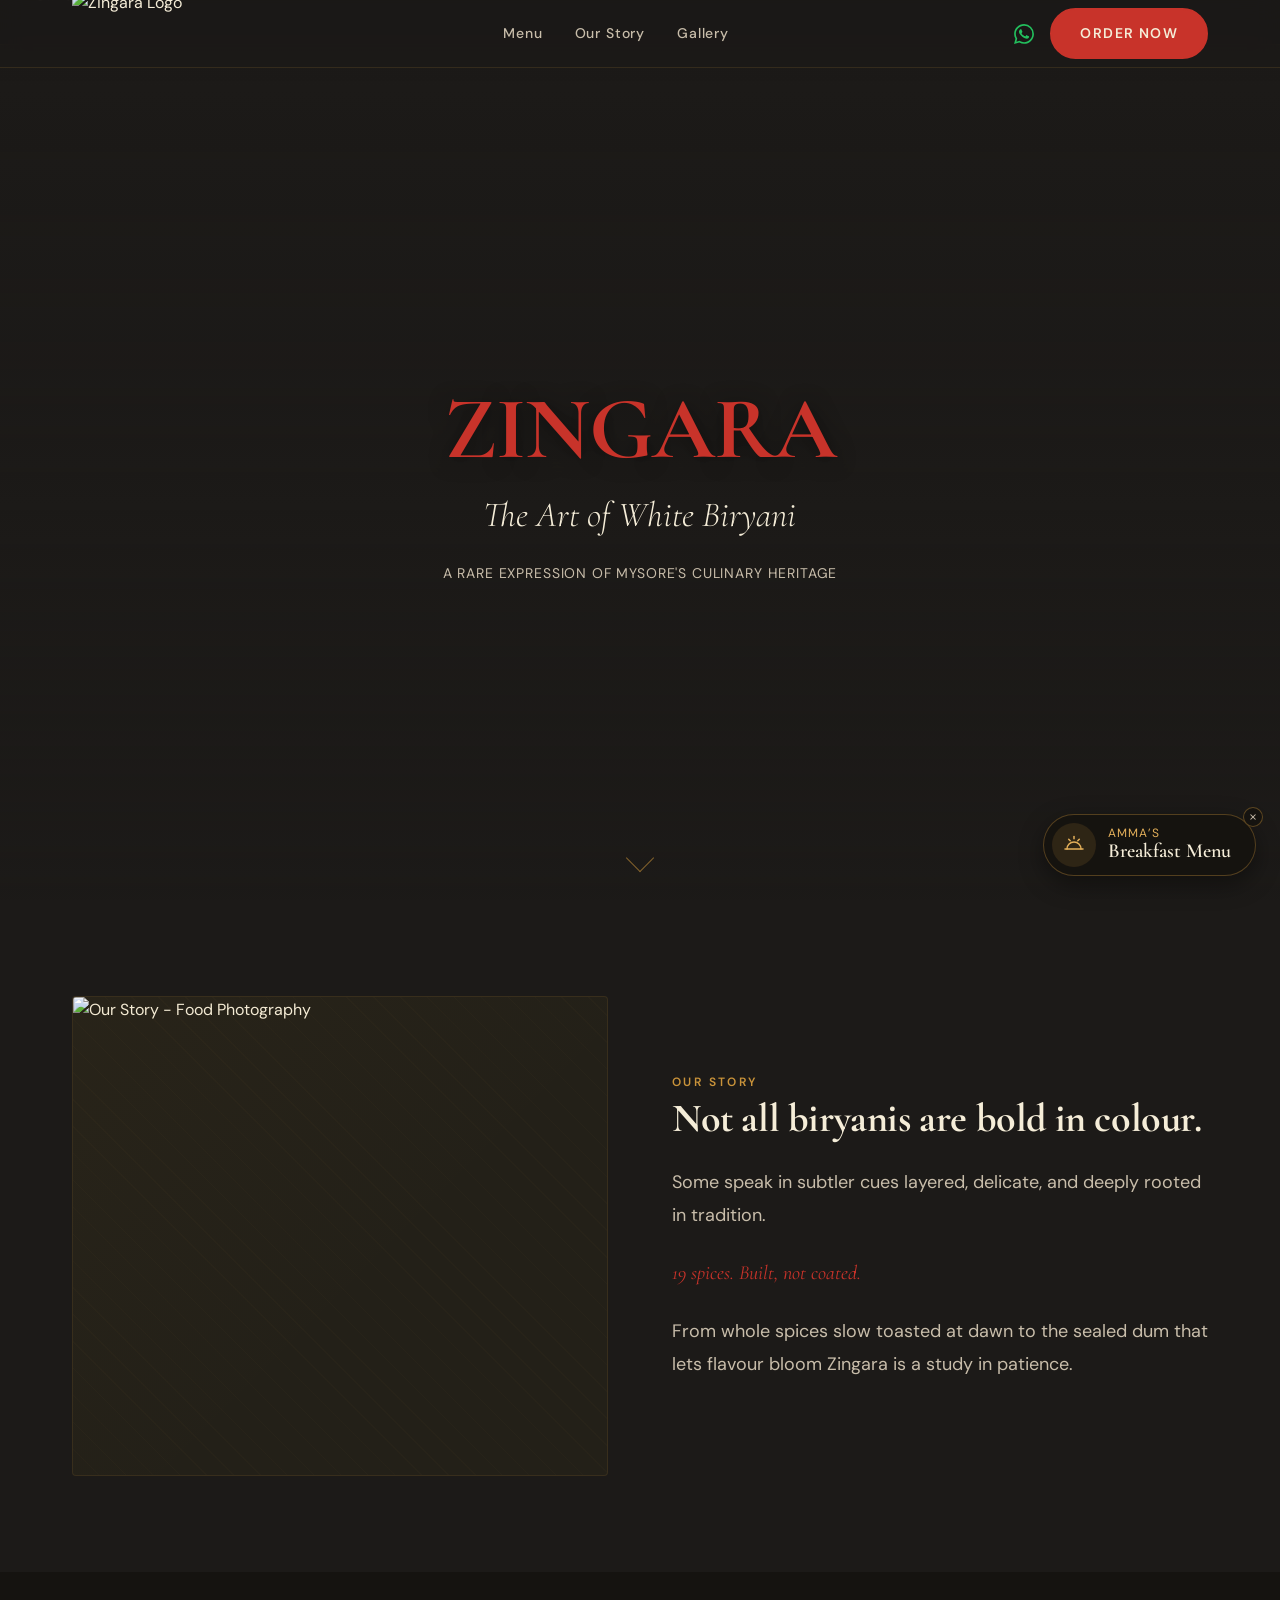
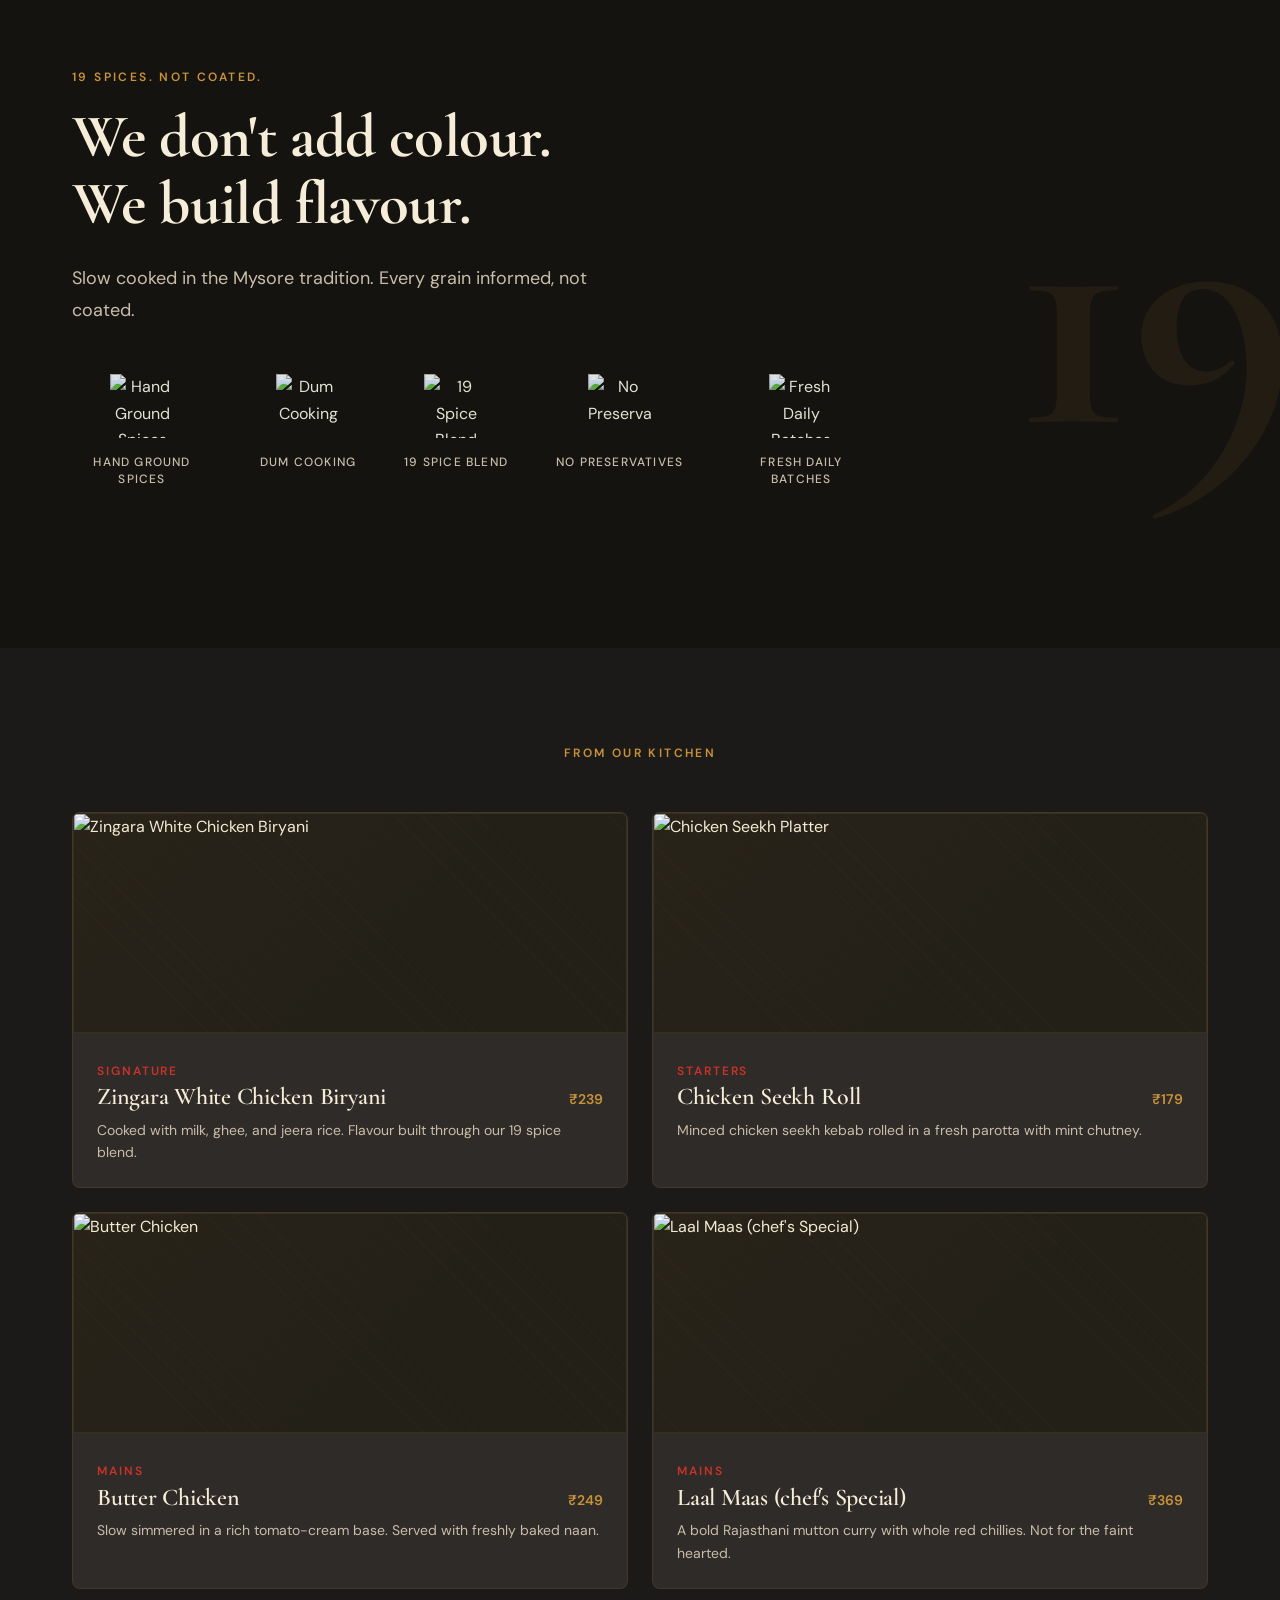
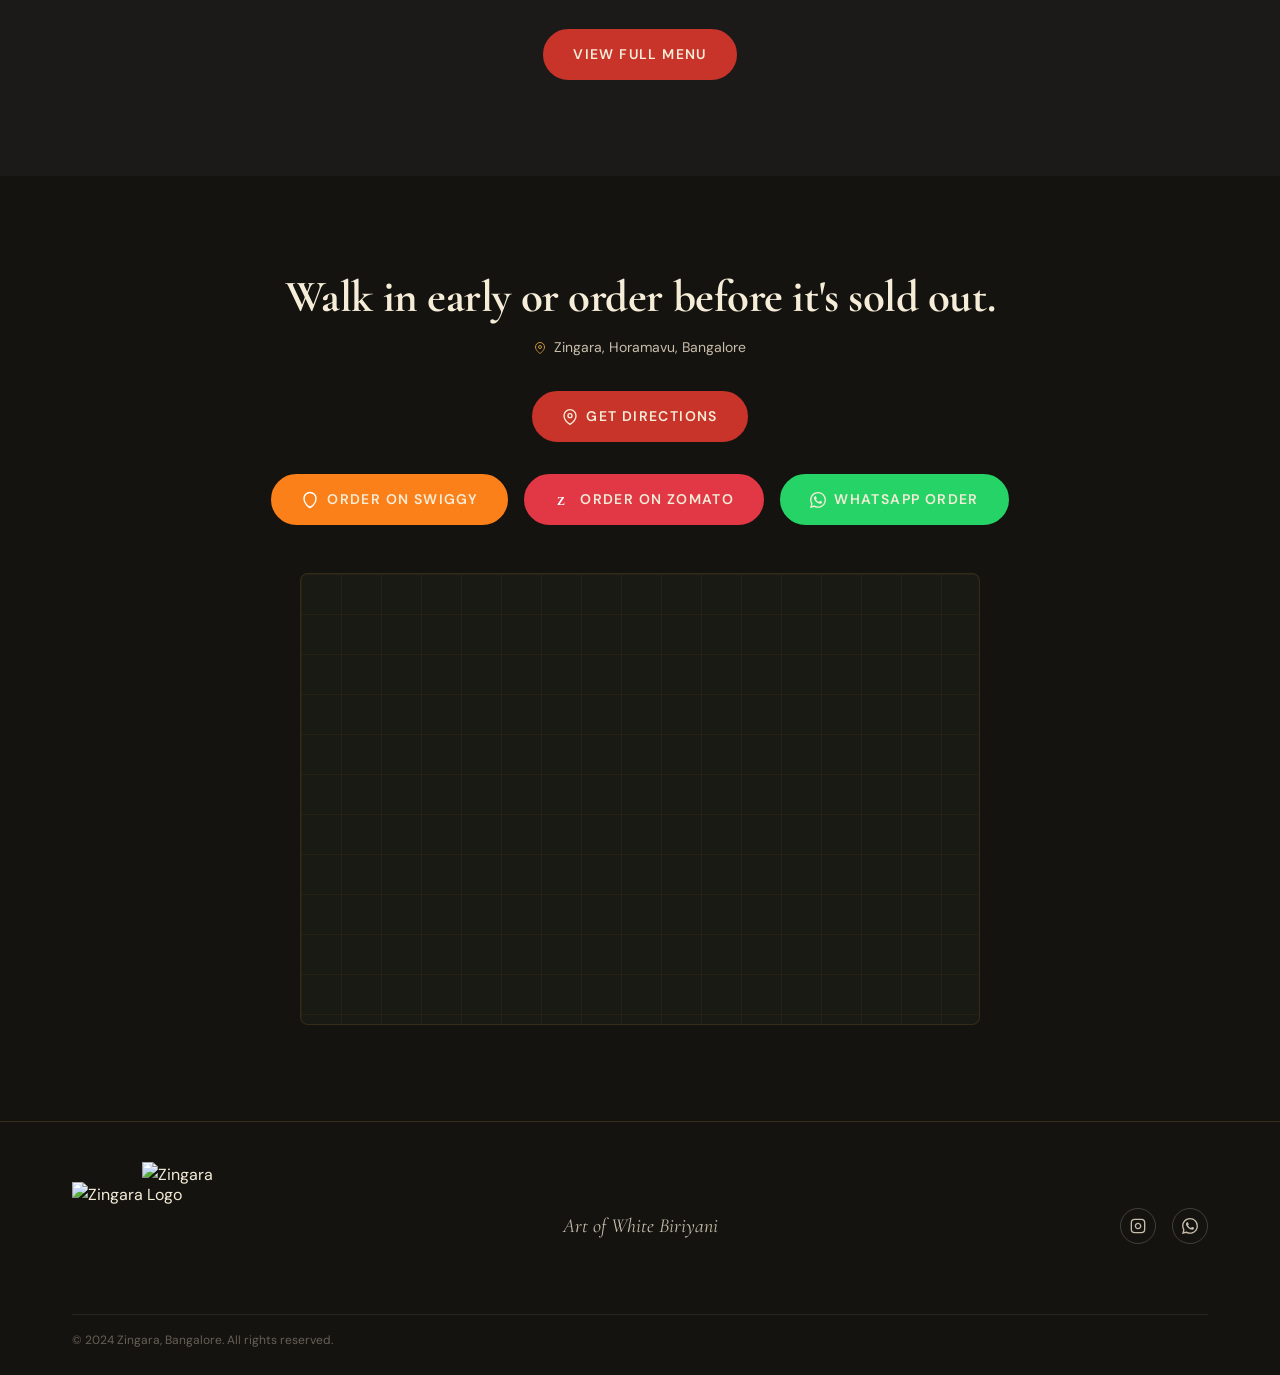
==== commit 47ac0fd2: "Local SEO: canonicalize domain, add structured data, new locality/breakfast pages - Fix canonical/OG" ====
--- a/index.html
+++ b/index.html
@@ -1,35 +1,155 @@
 <!DOCTYPE html>
-<html lang="en" prefix="og: http://ogp.me/ns#">
+<html lang="en-IN" prefix="og: http://ogp.me/ns#">
 
 <head>
   <meta charset="UTF-8" />
   <meta name="viewport" content="width=device-width, initial-scale=1.0" />
-  <title>Zingara The Art of White Biryani | Mysore</title>
+  <title>White Biryani in Horamavu, Bangalore | Zingara</title>
   <meta name="description"
-    content="Zingara brings Mysore's finest white biryani to your table. Slow cooked with 19 spices, layered with tradition. Walk in or order before it's sold out." />
+    content="Zingara serves white biryani in Horamavu, Bangalore — Mysore style, 19 spices, no artificial colour. Walk in early or order before it's sold out." />
   <link rel="stylesheet" href="css/styles.css" />
-  
+
   <link rel="icon" type="image/png" href="favicon.png" />
   <link rel="apple-touch-icon" href="apple-touch-icon.png" />
   <link rel="manifest" href="site.webmanifest" />
-  <link rel="canonical" href="https://zingarabiryani.in/" />
-  
+  <link rel="canonical" href="https://www.zingararestaurant.co.in/" />
+
   <!-- Open Graph / Facebook -->
   <meta property="og:type" content="website" />
-  <meta property="og:url" content="https://zingarabiryani.in/" />
-  <meta property="og:title" content="Zingara The Art of White Biryani | Bengaluru" />
-  <meta property="og:description" content="Zingara brings Mysore's finest white biryani to your table. Slow cooked with 19 spices, layered with tradition." />
-  <meta property="og:image" content="https://zingarabiryani.in/images/og-sharing.webp" />
+  <meta property="og:url" content="https://www.zingararestaurant.co.in/" />
+  <meta property="og:title" content="White Biryani in Horamavu, Bangalore | Zingara" />
+  <meta property="og:description" content="Zingara serves white biryani in Horamavu, Bangalore — Mysore style, 19 spices, no artificial colour." />
+  <meta property="og:image" content="https://www.zingararestaurant.co.in/images/og-sharing.webp" />
   <meta property="og:image:width" content="1200" />
   <meta property="og:image:height" content="630" />
-  <meta itemprop="image" content="https://zingarabiryani.in/images/og-sharing.webp" />
+  <meta itemprop="image" content="https://www.zingararestaurant.co.in/images/og-sharing.webp" />
 
   <!-- Twitter -->
   <meta property="twitter:card" content="summary_large_image" />
-  <meta property="twitter:url" content="https://zingarabiryani.in/" />
-  <meta property="twitter:title" content="Zingara The Art of White Biryani | Bengaluru" />
-  <meta property="twitter:description" content="Zingara brings Mysore's finest white biryani to your table. Slow cooked with 19 spices, layered with tradition." />
-  <meta property="twitter:image" content="https://zingarabiryani.in/images/og-sharing.webp" />
+  <meta property="twitter:url" content="https://www.zingararestaurant.co.in/" />
+  <meta property="twitter:title" content="White Biryani in Horamavu, Bangalore | Zingara" />
+  <meta property="twitter:description" content="Zingara serves white biryani in Horamavu, Bangalore — Mysore style, 19 spices, no artificial colour." />
+  <meta property="twitter:image" content="https://www.zingararestaurant.co.in/images/og-sharing.webp" />
+
+  <!-- Structured Data -->
+  <script type="application/ld+json">
+{
+  "@context": "https://schema.org",
+  "@graph": [
+    {
+      "@type": "Restaurant",
+      "@id": "https://www.zingararestaurant.co.in/#restaurant",
+      "name": "Zingara Restaurant",
+      "alternateName": "Zingara",
+      "description": "Zingara serves Mysore style white biryani in Horamavu, Bengaluru — dum cooked daily with a 19 spice blend, no artificial colour and no preservatives.",
+      "image": [
+        "https://www.zingararestaurant.co.in/images/og-sharing.webp",
+        "https://www.zingararestaurant.co.in/images/i1.webp",
+        "https://www.zingararestaurant.co.in/images/m16.webp"
+      ],
+      "logo": "https://www.zingararestaurant.co.in/images/logo.webp",
+      "url": "https://www.zingararestaurant.co.in/",
+      "telephone": "+91-91871-03005",
+      "priceRange": "₹100–₹400",
+      "servesCuisine": [
+        "Biryani",
+        "Indian",
+        "South Indian",
+        "Mughlai",
+        "Chinese"
+      ],
+      "address": {
+        "@type": "PostalAddress",
+        "streetAddress": "TODO: VERIFY EXACT STREET ADDRESS",
+        "addressLocality": "Horamavu",
+        "addressRegion": "Karnataka",
+        "postalCode": "560113",
+        "addressCountry": "IN"
+      },
+      "geo": {
+        "@type": "GeoCoordinates",
+        "latitude": 13.0227087,
+        "longitude": 77.6703877
+      },
+      "hasMap": "https://maps.app.goo.gl/3eSJgFeEDWq7ZuWv6",
+      "openingHoursSpecification": [
+        {
+          "@type": "OpeningHoursSpecification",
+          "dayOfWeek": [
+            "Monday",
+            "Tuesday",
+            "Wednesday",
+            "Thursday",
+            "Friday",
+            "Saturday",
+            "Sunday"
+          ],
+          "opens": "07:00",
+          "closes": "11:00"
+        },
+        {
+          "@type": "OpeningHoursSpecification",
+          "dayOfWeek": [
+            "Monday",
+            "Tuesday",
+            "Wednesday",
+            "Thursday",
+            "Friday",
+            "Saturday",
+            "Sunday"
+          ],
+          "opens": "12:00",
+          "closes": "15:00"
+        },
+        {
+          "@type": "OpeningHoursSpecification",
+          "name": "Amma's Breakfast service",
+          "dayOfWeek": [
+            "Monday",
+            "Tuesday",
+            "Wednesday",
+            "Thursday",
+            "Friday",
+            "Saturday",
+            "Sunday"
+          ],
+          "opens": "07:00",
+          "closes": "10:00"
+        }
+      ],
+      "acceptsReservations": true,
+      "hasMenu": [
+        "https://www.zingararestaurant.co.in/menu",
+        {
+          "@type": "Menu",
+          "name": "Amma's Breakfast",
+          "description": "South Indian breakfast menu — idli, vada, dosa, pongal, bhath, idiyappam. Served daily 7:00 AM to 10:00 AM.",
+          "url": "https://www.zingararestaurant.co.in/breakfast-horamavu"
+        }
+      ],
+      "areaServed": [
+        "Horamavu",
+        "Horamavu Agara",
+        "Horamavu Banaswadi",
+        "Kalkere",
+        "TC Palya",
+        "Jayanthi Nagar",
+        "Ramamurthy Nagar",
+        "Banaswadi",
+        "Kalyan Nagar",
+        "Hennur",
+        "Bengaluru"
+      ],
+      "sameAs": [
+        "https://www.instagram.com/zingararestaurant_/",
+        "https://www.swiggy.com/city/bangalore/zingara-restaurant-ramamurthy-nagar-rest1344305",
+        "https://zomato.onelink.me/xqzv/62oqnwk8",
+        "https://maps.app.goo.gl/3eSJgFeEDWq7ZuWv6"
+      ]
+    }
+  ]
+}
+  </script>
 </head>
 
 <body>
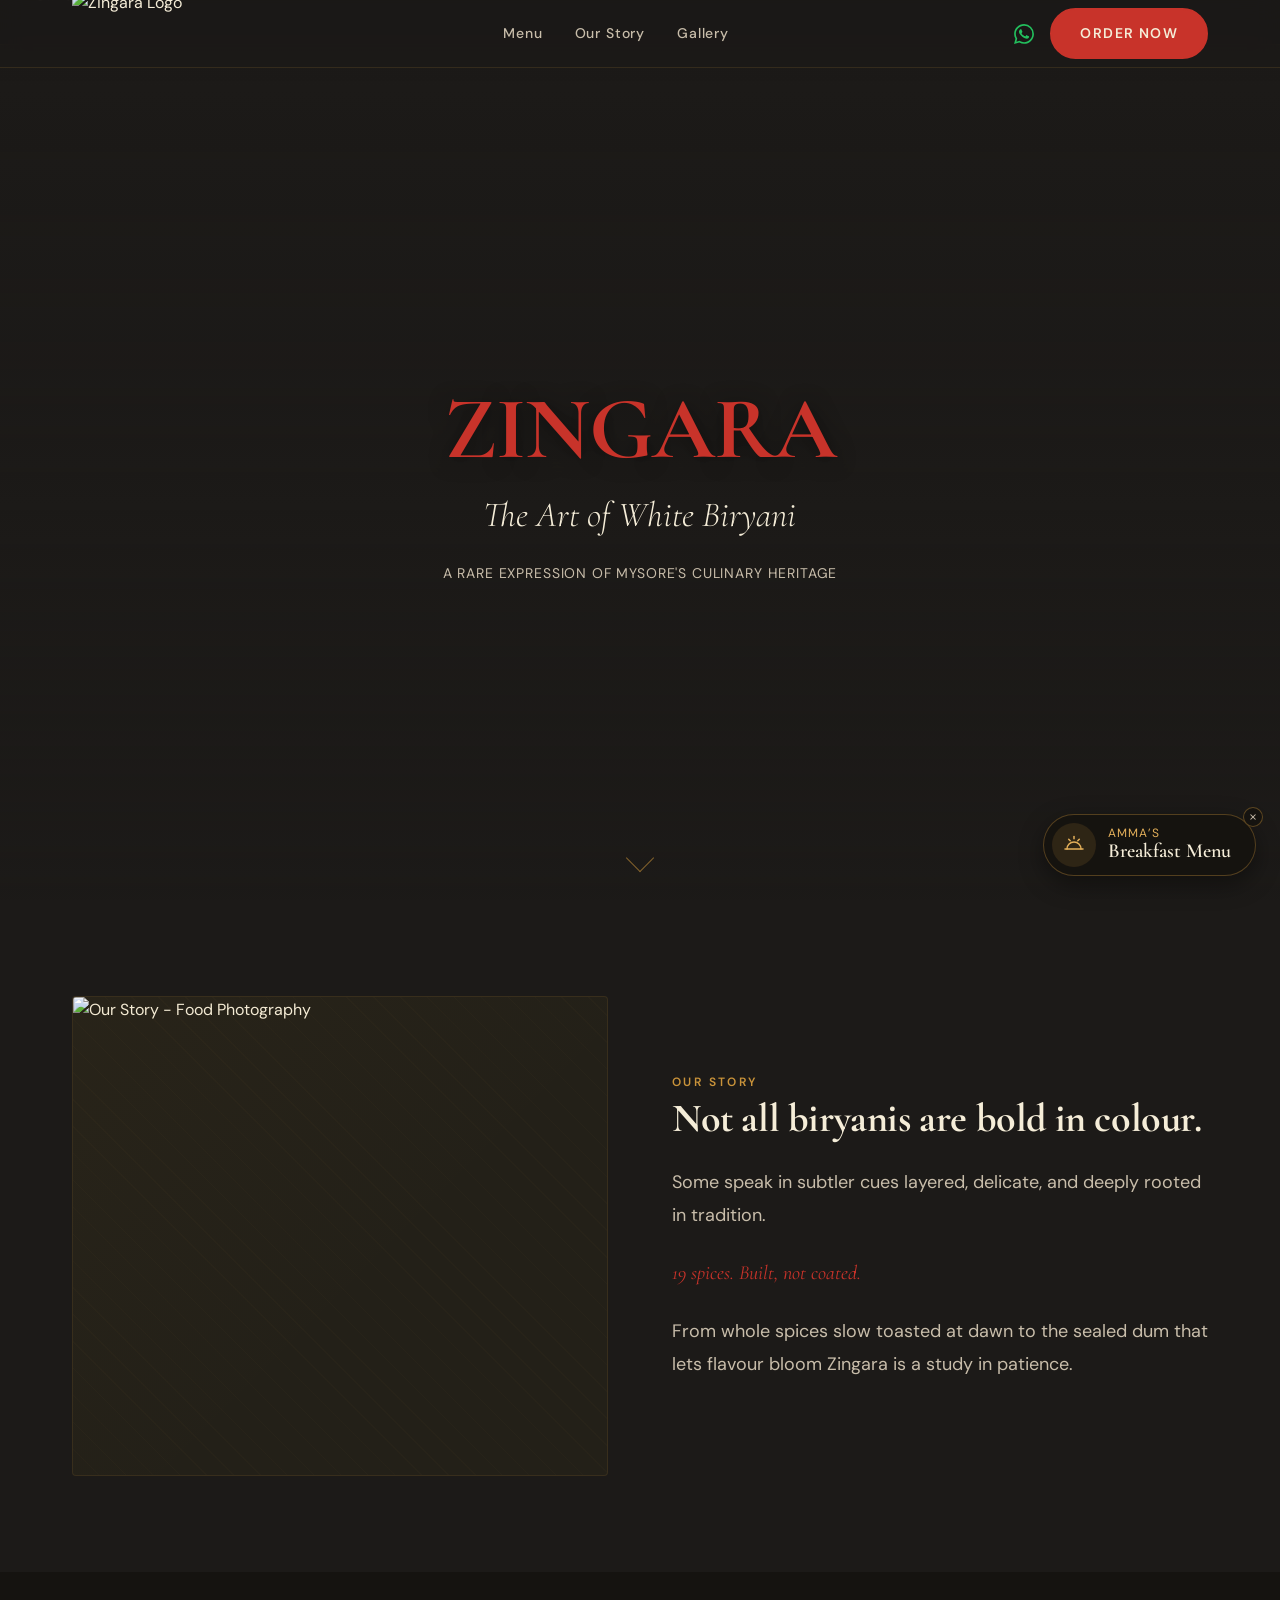
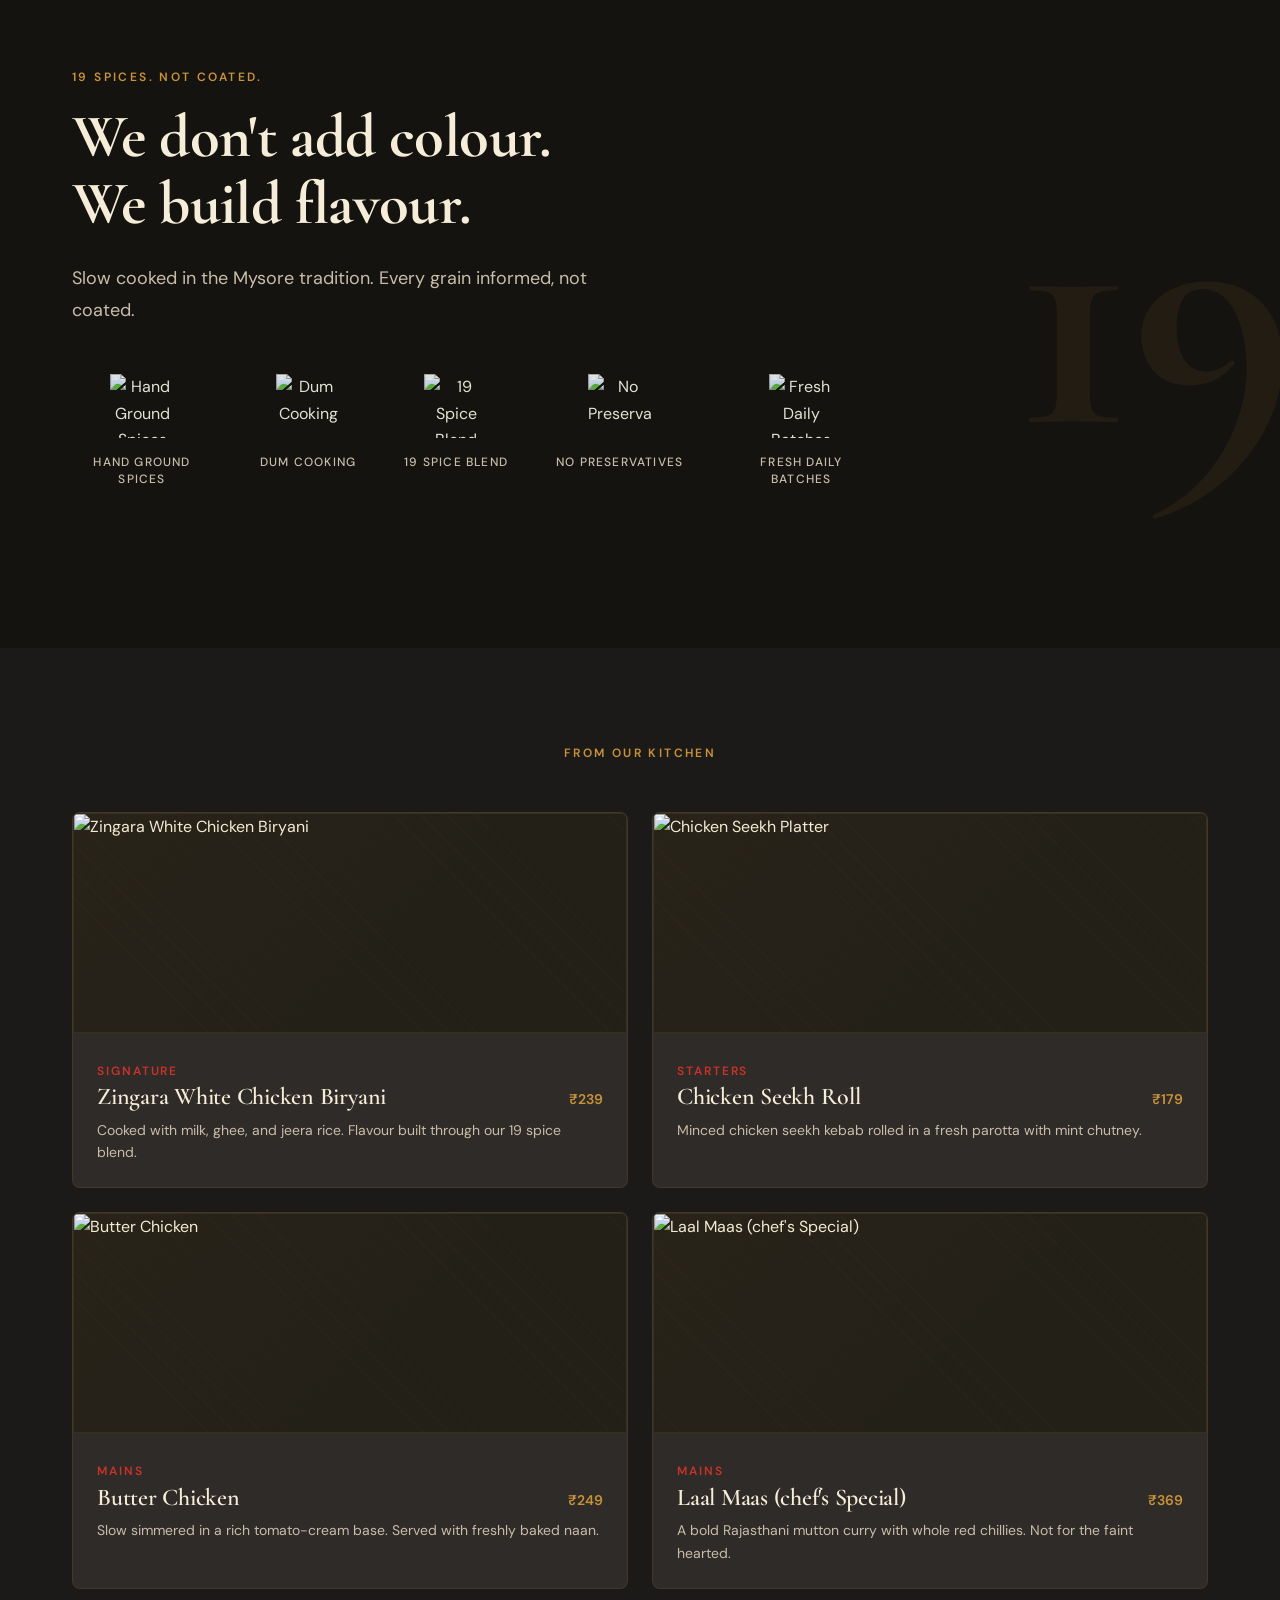
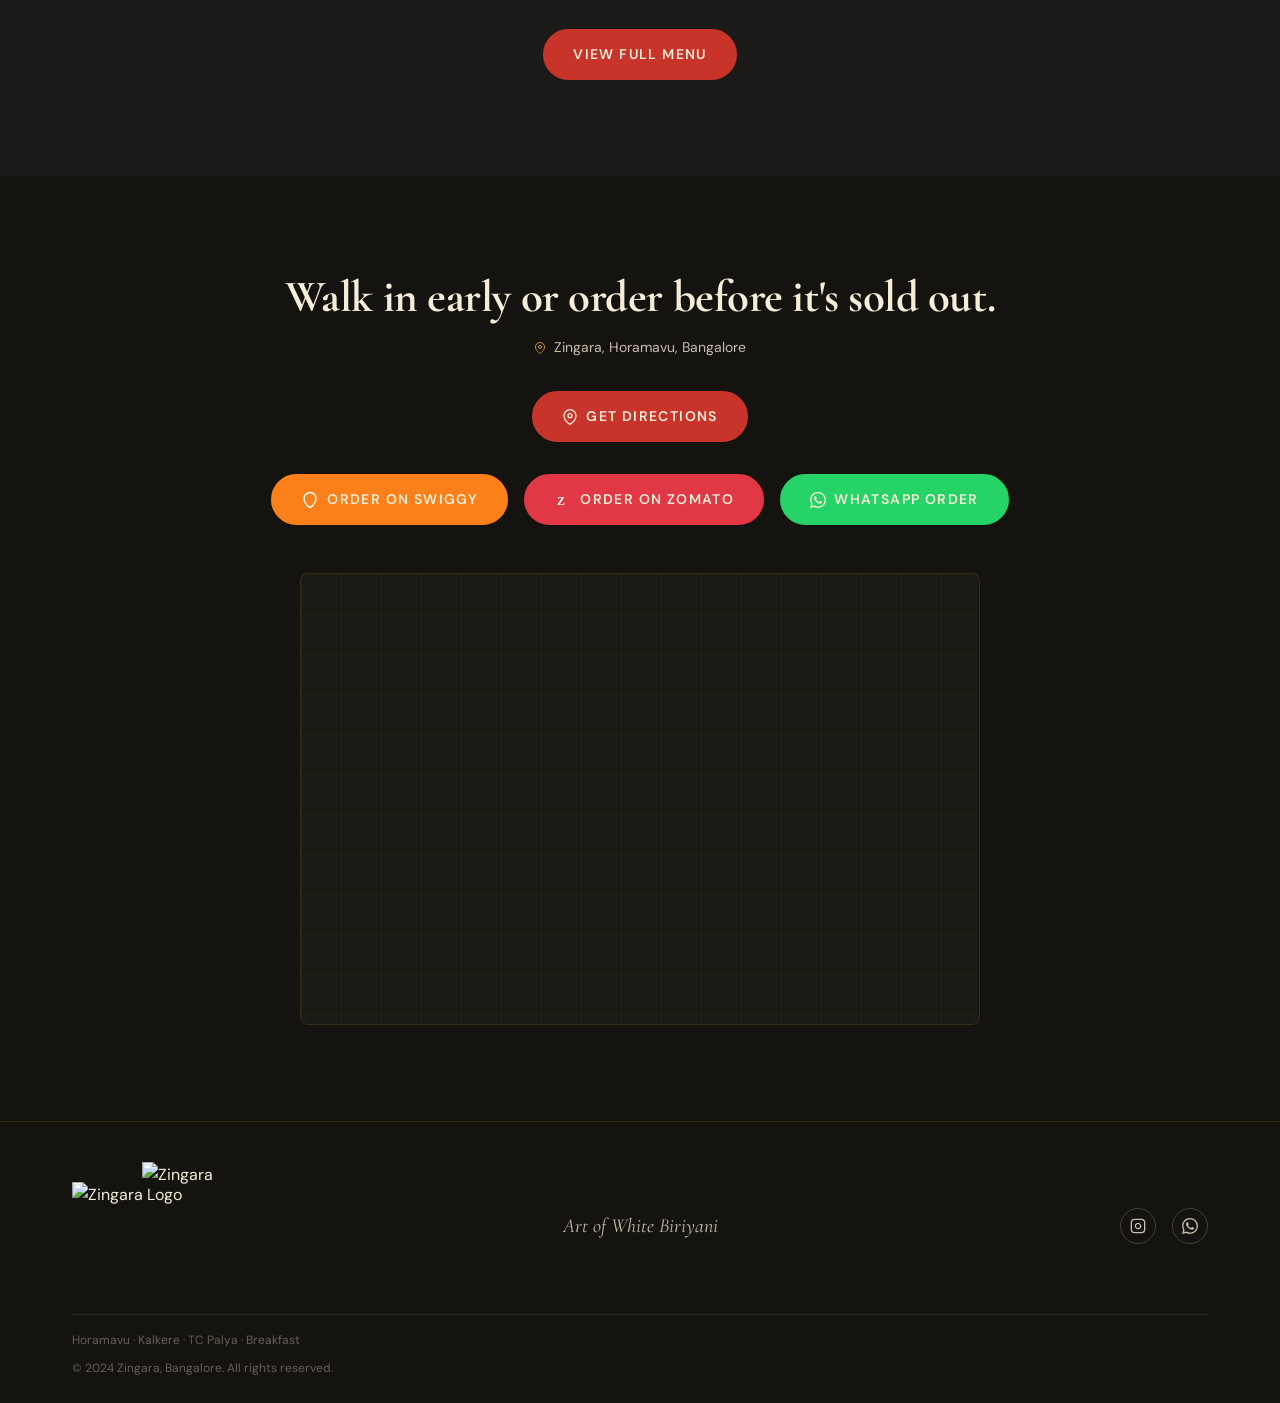
==== commit 67387242: "Strengthen sitelinks signals: WebSite schema + internal link mesh - Add WebSite JSON-LD node to inde" ====
--- a/index.html
+++ b/index.html
@@ -36,6 +36,15 @@
 {
   "@context": "https://schema.org",
   "@graph": [
+    {
+      "@type": "WebSite",
+      "@id": "https://www.zingararestaurant.co.in/#website",
+      "name": "Zingara",
+      "alternateName": "Zingara Restaurant",
+      "url": "https://www.zingararestaurant.co.in/",
+      "publisher": { "@id": "https://www.zingararestaurant.co.in/#restaurant" },
+      "inLanguage": "en-IN"
+    },
     {
       "@type": "Restaurant",
       "@id": "https://www.zingararestaurant.co.in/#restaurant",
@@ -439,6 +448,7 @@
       </div>
       <div
         style="border-top:1px solid rgba(245,237,216,0.08); padding-top:var(--sp-4); font-size:var(--fs-xs); color:rgba(200,189,170,0.45);">
+        <span style="display:block; margin-bottom:var(--sp-2);"><a href="white-biryani-horamavu" style="color:inherit; text-decoration:none;">Horamavu</a> &middot; <a href="biryani-delivery-kalkere" style="color:inherit; text-decoration:none;">Kalkere</a> &middot; <a href="biryani-tc-palya" style="color:inherit; text-decoration:none;">TC Palya</a> &middot; <a href="breakfast-horamavu" style="color:inherit; text-decoration:none;">Breakfast</a></span>
         © 2024 Zingara, Bangalore. All rights reserved.
       </div>
     </div>
